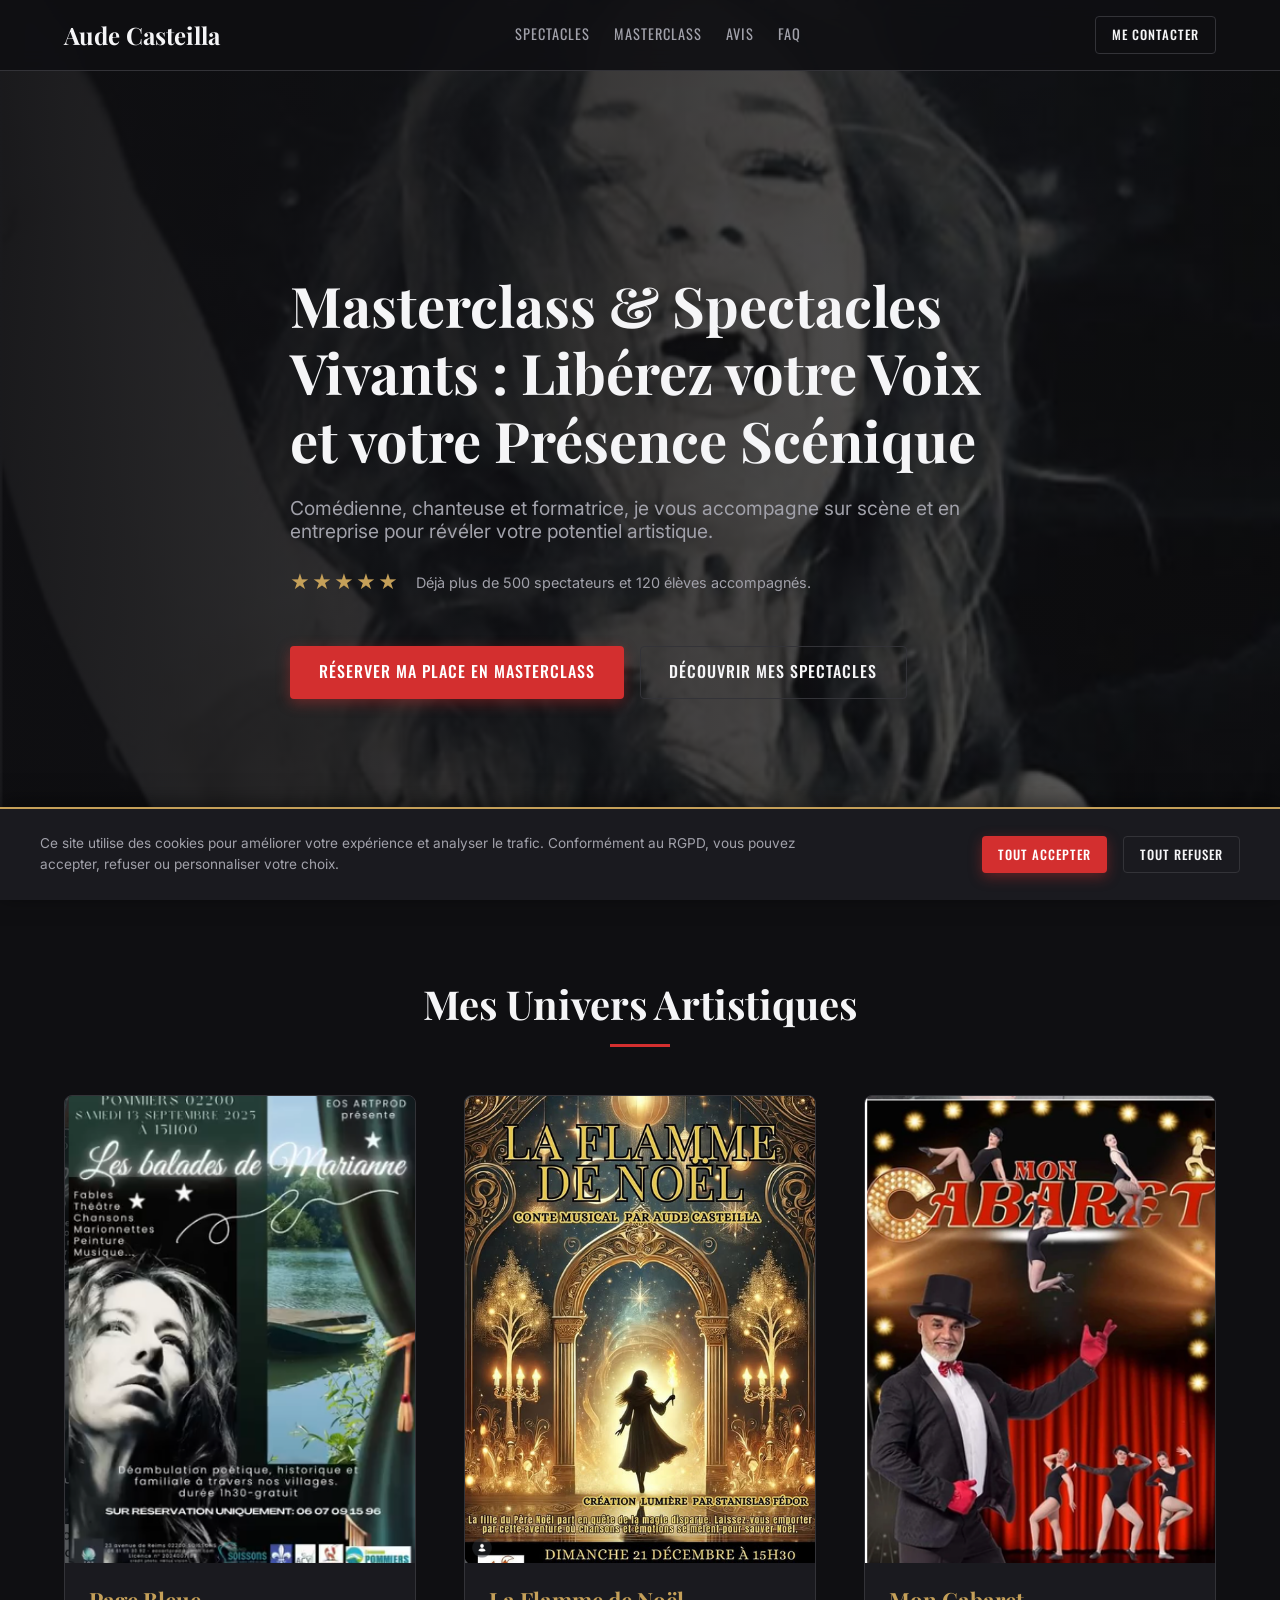
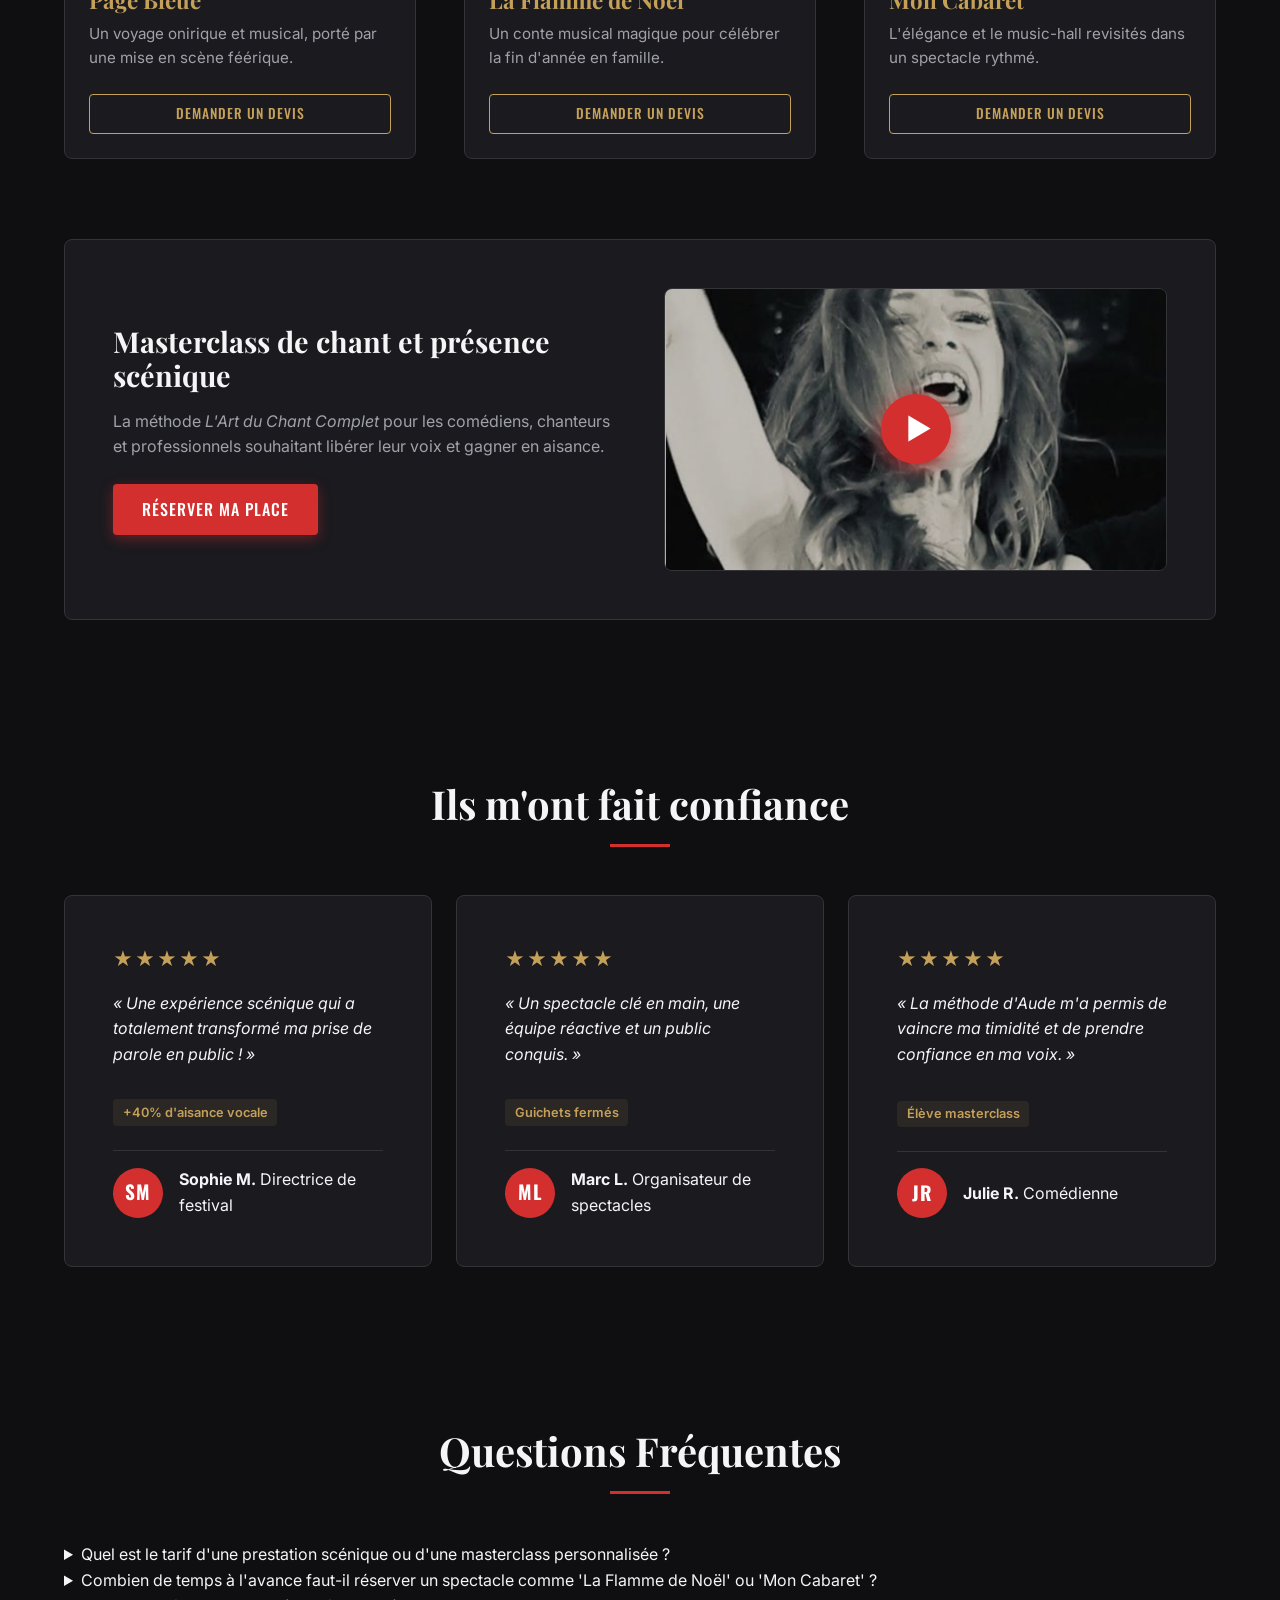
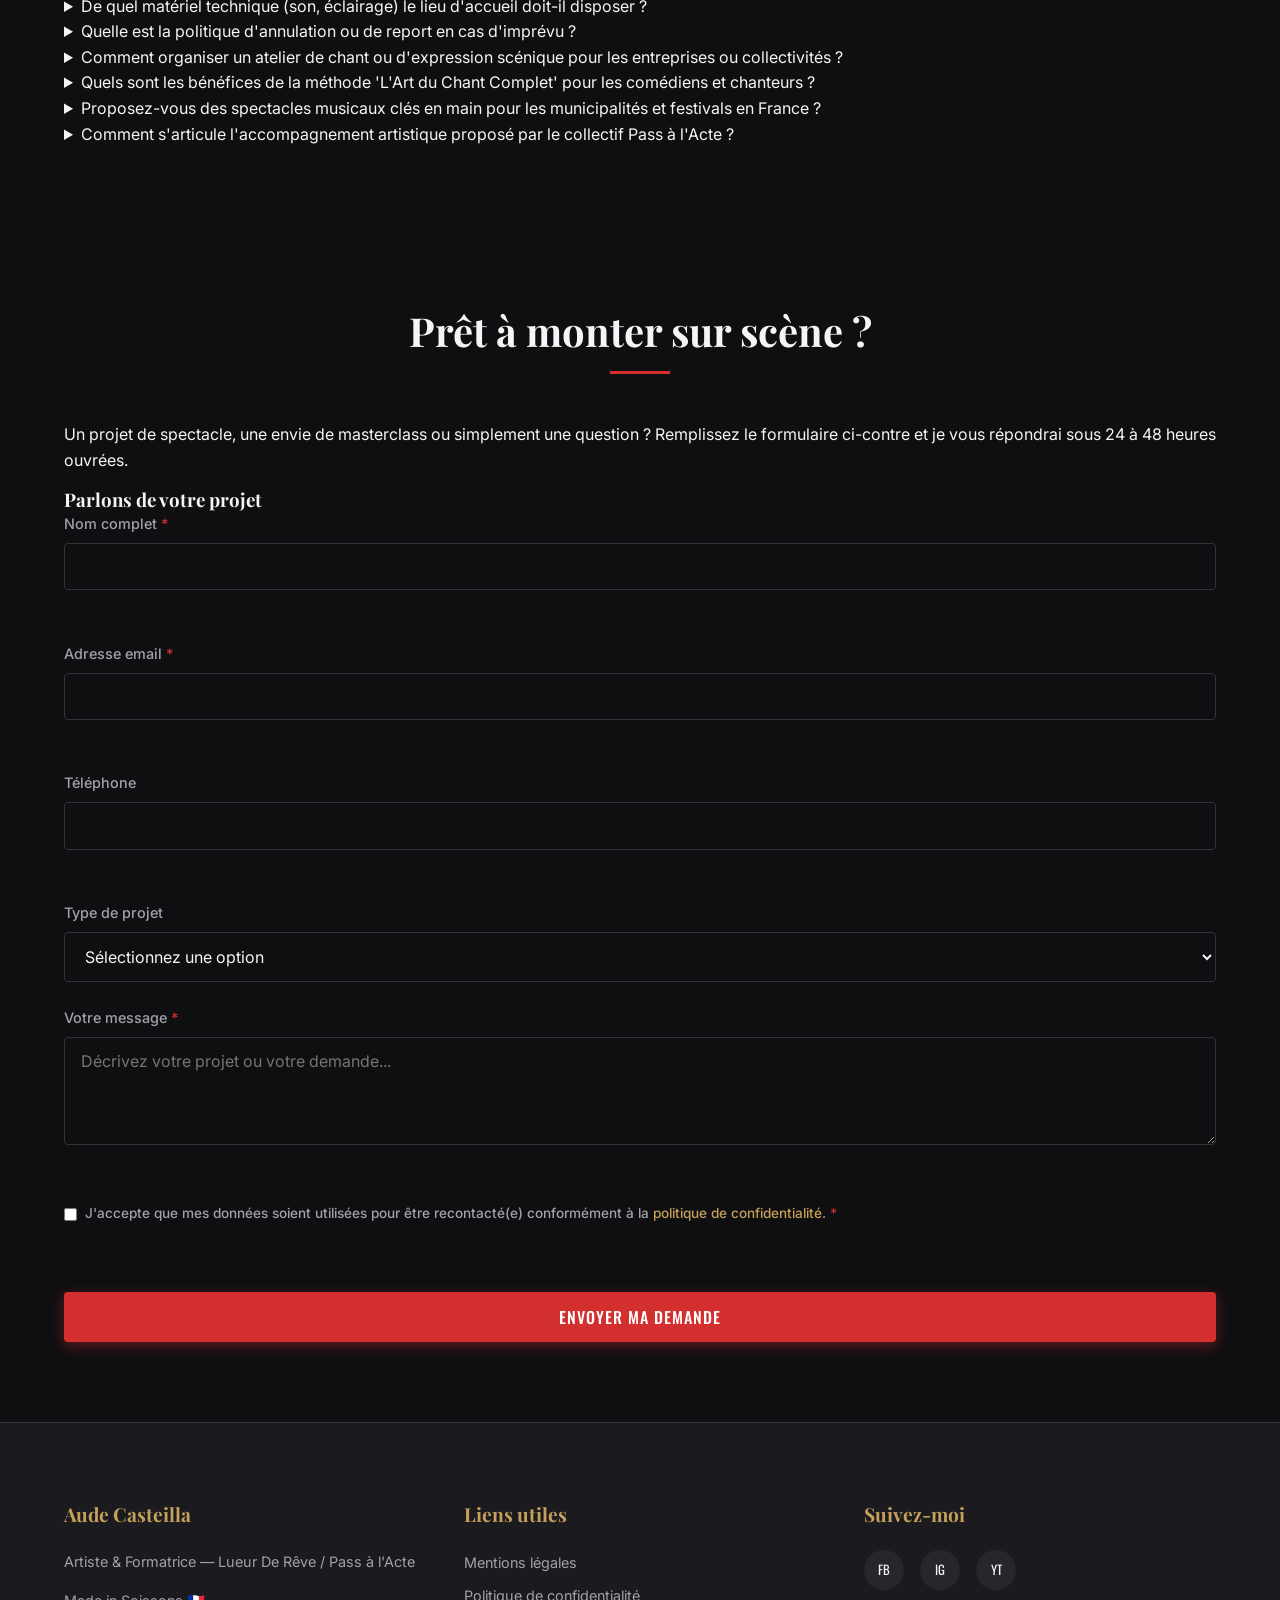
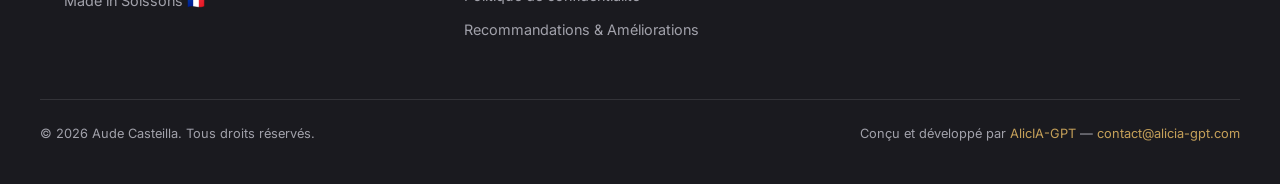
==== index.html @ 03f9b400 "first commit" ====
<!doctype html>
<html lang="fr">
  <head>
    <meta charset="UTF-8" />
    <meta name="viewport" content="width=device-width, initial-scale=1.0" />
    <title>Aude Casteilla | Masterclass & Spectacles Vivants à Soissons</title>
    <meta
      name="description"
      content="Découvrez les spectacles musicaux d'Aude Casteilla et réservez votre masterclass de chant et présence scénique. Révélez votre voix à Soissons et partout en France."
    />

    <!-- Polices Google Fonts -->
    <link rel="preconnect" href="https://fonts.googleapis.com" />
    <link rel="preconnect" href="https://fonts.gstatic.com" crossorigin />
    <link
      href="https://fonts.googleapis.com/css2?family=Inter:wght@400;500;600&family=Oswald:wght@500;700&family=Playfair+Display:ital,wght@0,600;0,700;1,600&display=swap"
      rel="stylesheet"
    />

    <!-- Styles -->
    <link rel="stylesheet" href="css/style.css" />
    <link rel="stylesheet" href="css/components.css" />
    <link rel="stylesheet" href="css/pages.css" />

    <!-- Favicon (à compléter) -->
    <link rel="icon" href="assets/images/favicon.ico" type="image/x-icon" />

    <!-- Données Structurées JSON-LD (SEO) -->
    <script type="application/ld+json">
      {
        "@context": "https://schema.org",
        "@type": "Person",
        "name": "Aude Casteilla",
        "jobTitle": "Comédienne, chanteuse, danseuse et formatrice",
        "url": "https://www.audecasteilla.com",
        "sameAs": [
          "https://facebook.com/audepagebleue/",
          "https://instagram.com/audecasteilla/",
          "https://youtube.com/@audecasteilla8926"
        ]
      }
    </script>
    <script type="application/ld+json">
      {
        "@context": "https://schema.org",
        "@type": "FAQPage",
        "mainEntity": [
          {
            "@type": "Question",
            "name": "Quel est le tarif d'une prestation scénique ou d'une masterclass personnalisée ?",
            "acceptedAnswer": {
              "@type": "Answer",
              "text": "Les tarifs varient selon la durée, le lieu et le type de prestation. Contactez-moi pour recevoir un devis personnalisé sous 24h."
            }
          },
          {
            "@type": "Question",
            "name": "Combien de temps à l'avance faut-il réserver un spectacle ?",
            "acceptedAnswer": {
              "@type": "Answer",
              "text": "Il est recommandé de réserver au moins 3 mois à l'avance pour garantir la disponibilité, surtout pour les périodes de fêtes."
            }
          }
        ]
      }
    </script>
  </head>
  <body>
    <!-- LIEN D'ÉVITEMENT POUR L'ACCESSIBILITÉ -->
    <a href="#main-content" class="skip-link">Aller au contenu principal</a>

    <!-- HEADER -->
    <header class="site-header">
      <div class="container header-container">
        <a href="#" class="logo" aria-label="Retour à l'accueil">
          <span class="logo-text">Aude Casteilla</span>
        </a>
        <nav class="main-nav" aria-label="Navigation principale">
          <ul>
            <li><a href="#spectacles">Spectacles</a></li>
            <li><a href="#masterclass">Masterclass</a></li>
            <li><a href="#avis">Avis</a></li>
            <li><a href="#faq">FAQ</a></li>
          </ul>
        </nav>
        <a href="#contact" class="btn btn-outline header-cta">Me contacter</a>
      </div>
    </header>

    <main id="main-content">
      <!-- SECTION HERO -->
      <section class="hero" id="accueil">
        <div class="hero-bg">
          <img
            src="assets/images/aude.png"
            alt="Aude Casteilla sur scène dans une robe rouge"
            fetchpriority="high"
          />
          <div class="hero-overlay"></div>
        </div>
        <div class="container hero-content">
          <h1>
            Masterclass & Spectacles Vivants : Libérez votre Voix et votre
            Présence Scénique
          </h1>
          <h2 class="hero-subtitle">
            Comédienne, chanteuse et formatrice, je vous accompagne sur scène et
            en entreprise pour révéler votre potentiel artistique.
          </h2>
          <div class="hero-proof">
            <span class="stars" aria-hidden="true">★★★★★</span>
            <span class="visually-hidden">Note de 5 étoiles sur 5</span>
            <p>Déjà plus de 500 spectateurs et 120 élèves accompagnés.</p>
          </div>
          <div class="hero-cta-group">
            <a href="#contact" class="btn btn-primary"
              >Réserver ma place en Masterclass</a
            >
            <a href="#spectacles" class="btn btn-ghost"
              >Découvrir mes spectacles</a
            >
          </div>
        </div>
      </section>

      <!-- SECTION SPECTACLES / OFFRES (Mise à jour avec visuels) -->
      <section class="offers section-padding" id="spectacles">
        <div class="container">
          <h2 class="section-title">Mes Univers Artistiques</h2>

          <div class="spectacle-showcase">
            <!-- Carte Spectacle 1 -->
            <article class="card offer-card showcase-card">
              <div class="showcase-img-wrapper">
                <img
                  src="assets/images/bleu.png"
                  alt="Affiche du spectacle Page Bleue"
                  loading="lazy"
                  width="400"
                  height="400"
                />
              </div>
              <div class="showcase-content">
                <h3>Page Bleue</h3>
                <p>
                  Un voyage onirique et musical, porté par une mise en scène
                  féérique.
                </p>
                <a href="#contact" class="btn btn-secondary btn-sm"
                  >Demander un devis</a
                >
              </div>
            </article>

            <!-- Carte Spectacle 2 -->
            <article class="card offer-card showcase-card">
              <div class="showcase-img-wrapper">
                <img
                  src="assets/images/noel.png"
                  alt="Affiche du spectacle La Flamme de Noël"
                  loading="lazy"
                  width="400"
                  height="400"
                />
              </div>
              <div class="showcase-content">
                <h3>La Flamme de Noël</h3>
                <p>
                  Un conte musical magique pour célébrer la fin d'année en
                  famille.
                </p>
                <a href="#contact" class="btn btn-secondary btn-sm"
                  >Demander un devis</a
                >
              </div>
            </article>

            <!-- Carte Spectacle 3 -->
            <article class="card offer-card showcase-card">
              <div class="showcase-img-wrapper">
                <img
                  src="assets/images/cabaret.png"
                  alt="Affiche du spectacle Mon Cabaret"
                  loading="lazy"
                  width="400"
                  height="400"
                />
              </div>
              <div class="showcase-content">
                <h3>Mon Cabaret</h3>
                <p>
                  L'élégance et le music-hall revisités dans un spectacle
                  rythmé.
                </p>
                <a href="#contact" class="btn btn-secondary btn-sm"
                  >Demander un devis</a
                >
              </div>
            </article>
          </div>

          <!-- Bloc Vidéo & Masterclass -->
          <div class="masterclass-video-block" id="masterclass">
            <div class="masterclass-text">
              <h3>Masterclass de chant et présence scénique</h3>
              <p>
                La méthode <em>L'Art du Chant Complet</em> pour les comédiens,
                chanteurs et professionnels souhaitant libérer leur voix et
                gagner en aisance.
              </p>
              <a href="#contact" class="btn btn-primary">Réserver ma place</a>
            </div>

            <div class="video-wrapper">
              <!-- Lien vers la vraie vidéo YouTube pour contourner l'erreur 153 -->
              <a
                href="https://www.youtube.com/watch?v=KJHK-2x-INE"
                target="_blank"
                rel="noopener"
                class="video-link"
                aria-label="Regarder la vidéo sur YouTube"
              >
                <!-- L'image d'illustration (mettez le nom de l'image que vous voulez) -->
                <img
                  src="assets/images/aude-video.png"
                  alt="Aperçu de la masterclass en vidéo"
                  loading="lazy"
                />
                <div class="play-button" aria-hidden="true">▶</div>
              </a>
            </div>
          </div>
        </div>
      </section>

      <!-- SECTION AVIS / PREUVE SOCIALE (Mise à jour avec avatars initiales) -->
      <section class="testimonials section-padding" id="avis">
        <div class="container">
          <h2 class="section-title">Ils m'ont fait confiance</h2>
          <div class="testimonial-grid">
            <!-- Carte 1 -->
            <article class="card testimonial-card">
              <div
                class="testimonial-rating stars"
                aria-label="Note : 5 étoiles sur 5"
              >
                ★★★★★
              </div>
              <blockquote>
                <p>
                  « Une expérience scénique qui a totalement transformé ma prise
                  de parole en public ! »
                </p>
              </blockquote>
              <div class="testimonial-result">+40% d'aisance vocale</div>
              <div class="testimonial-author">
                <div class="author-avatar" aria-hidden="true">SM</div>
                <div>
                  <strong>Sophie M.</strong>
                  <span>Directrice de festival</span>
                </div>
              </div>
            </article>
            <!-- Carte 2 -->
            <article class="card testimonial-card">
              <div
                class="testimonial-rating stars"
                aria-label="Note : 5 étoiles sur 5"
              >
                ★★★★★
              </div>
              <blockquote>
                <p>
                  « Un spectacle clé en main, une équipe réactive et un public
                  conquis. »
                </p>
              </blockquote>
              <div class="testimonial-result">Guichets fermés</div>
              <div class="testimonial-author">
                <div class="author-avatar" aria-hidden="true">ML</div>
                <div>
                  <strong>Marc L.</strong>
                  <span>Organisateur de spectacles</span>
                </div>
              </div>
            </article>
            <!-- Carte 3 -->
            <article class="card testimonial-card">
              <div
                class="testimonial-rating stars"
                aria-label="Note : 5 étoiles sur 5"
              >
                ★★★★★
              </div>
              <blockquote>
                <p>
                  « La méthode d'Aude m'a permis de vaincre ma timidité et de
                  prendre confiance en ma voix. »
                </p>
              </blockquote>
              <div class="testimonial-result">Élève masterclass</div>
              <div class="testimonial-author">
                <div class="author-avatar" aria-hidden="true">JR</div>
                <div>
                  <strong>Julie R.</strong>
                  <span>Comédienne</span>
                </div>
              </div>
            </article>
          </div>
        </div>
      </section>

      <!-- SECTION FAQ -->
      <section class="faq section-padding" id="faq">
        <div class="container">
          <h2 class="section-title">Questions Fréquentes</h2>
          <div class="faq-accordion">
            <details class="faq-item">
              <summary>
                Quel est le tarif d'une prestation scénique ou d'une masterclass
                personnalisée ?
              </summary>
              <div class="faq-content">
                <p>
                  Les tarifs varient selon la durée, le lieu et le type de
                  prestation (spectacle, masterclass, coaching). Contactez-moi
                  via le formulaire pour recevoir un devis personnalisé sous
                  24h.
                </p>
              </div>
            </details>
            <details class="faq-item">
              <summary>
                Combien de temps à l'avance faut-il réserver un spectacle comme
                'La Flamme de Noël' ou 'Mon Cabaret' ?
              </summary>
              <div class="faq-content">
                <p>
                  Il est recommandé de réserver au moins 3 mois à l'avance pour
                  garantir la disponibilité, surtout pour les périodes de fêtes
                  de fin d'année.
                </p>
              </div>
            </details>
            <details class="faq-item">
              <summary>
                De quel matériel technique (son, éclairage) le lieu d'accueil
                doit-il disposer ?
              </summary>
              <div class="faq-content">
                <p>
                  Nous nous adaptons à votre lieu. Un système de sonorisation de
                  base et un éclairage scénique sont généralement nécessaires.
                  Une fiche technique détaillée vous sera fournie après
                  validation du devis.
                </p>
              </div>
            </details>
            <details class="faq-item">
              <summary>
                Quelle est la politique d'annulation ou de report en cas
                d'imprévu ?
              </summary>
              <div class="faq-content">
                <p>
                  Les conditions d'annulation sont précisées dans le contrat de
                  prestation. En règle générale, un report est possible sans
                  frais jusqu'à 30 jours avant la date prévue.
                </p>
              </div>
            </details>
            <details class="faq-item">
              <summary>
                Comment organiser un atelier de chant ou d'expression scénique
                pour les entreprises ou collectivités ?
              </summary>
              <div class="faq-content">
                <p>
                  Contactez-moi pour définir ensemble vos besoins (cohésion
                  d'équipe, prise de parole, créativité). Je propose des formats
                  sur mesure, d'une demi-journée à plusieurs sessions.
                </p>
              </div>
            </details>
            <details class="faq-item">
              <summary>
                Quels sont les bénéfices de la méthode 'L'Art du Chant Complet'
                pour les comédiens et chanteurs ?
              </summary>
              <div class="faq-content">
                <p>
                  Cette méthode globale travaille la respiration, la posture, la
                  diction et l'interprétation. Elle permet de libérer la voix
                  naturelle et de gagner en présence scénique.
                </p>
              </div>
            </details>
            <details class="faq-item">
              <summary>
                Proposez-vous des spectacles musicaux clés en main pour les
                municipalités et festivals en France ?
              </summary>
              <div class="faq-content">
                <p>
                  Oui, les spectacles de la compagnie Lueur De Rêve sont conçus
                  pour être autonomes techniquement et s'adapter à différents
                  lieux (salles des fêtes, théâtres, plein air).
                </p>
              </div>
            </details>
            <details class="faq-item">
              <summary>
                Comment s'articule l'accompagnement artistique proposé par le
                collectif Pass à l'Acte ?
              </summary>
              <div class="faq-content">
                <p>
                  Le collectif réunit des artistes pluridisciplinaires pour des
                  créations et des ateliers. L'accompagnement peut prendre la
                  forme de résidences, de coachings ou de créations sur mesure.
                </p>
              </div>
            </details>
          </div>
        </div>
      </section>

      <!-- SECTION CONTACT -->
      <section class="contact section-padding" id="contact">
        <div class="container contact-container">
          <div class="contact-info">
            <h2 class="section-title">Prêt à monter sur scène ?</h2>
            <p>
              Un projet de spectacle, une envie de masterclass ou simplement une
              question ? Remplissez le formulaire ci-contre et je vous répondrai
              sous 24 à 48 heures ouvrées.
            </p>
          </div>

          <form id="contact-form" class="contact-form" novalidate>
            <h3>Parlons de votre projet</h3>

            <div class="form-group">
              <label for="name"
                >Nom complet <span class="required">*</span></label
              >
              <input
                type="text"
                id="name"
                name="name"
                autocomplete="name"
                required
                aria-required="true"
                aria-describedby="name-error"
              />
              <span
                class="error-message"
                id="name-error"
                aria-live="polite"
              ></span>
            </div>

            <div class="form-group">
              <label for="email"
                >Adresse email <span class="required">*</span></label
              >
              <input
                type="email"
                id="email"
                name="email"
                autocomplete="email"
                required
                aria-required="true"
                aria-describedby="email-error"
              />
              <span
                class="error-message"
                id="email-error"
                aria-live="polite"
              ></span>
            </div>

            <div class="form-group">
              <label for="phone">Téléphone</label>
              <input
                type="tel"
                id="phone"
                name="phone"
                autocomplete="tel"
                aria-describedby="phone-error"
              />
              <span
                class="error-message"
                id="phone-error"
                aria-live="polite"
              ></span>
            </div>

            <div class="form-group">
              <label for="project-type">Type de projet</label>
              <select id="project-type" name="project-type">
                <option value="">Sélectionnez une option</option>
                <option value="spectacle">Spectacle</option>
                <option value="masterclass">Masterclass</option>
                <option value="coaching">Coaching</option>
                <option value="autre">Autre</option>
              </select>
            </div>

            <div class="form-group">
              <label for="message"
                >Votre message <span class="required">*</span></label
              >
              <textarea
                id="message"
                name="message"
                rows="4"
                placeholder="Décrivez votre projet ou votre demande..."
                required
                aria-required="true"
                aria-describedby="message-error"
              ></textarea>
              <span
                class="error-message"
                id="message-error"
                aria-live="polite"
              ></span>
            </div>

            <div class="form-group checkbox-group">
              <input
                type="checkbox"
                id="rgpd"
                name="rgpd"
                required
                aria-required="true"
                aria-describedby="rgpd-error"
              />
              <label for="rgpd"
                >J'accepte que mes données soient utilisées pour être
                recontacté(e) conformément à la
                <a href="politique-confidentialite.html" target="_blank"
                  >politique de confidentialité</a
                >. <span class="required">*</span></label
              >
              <span
                class="error-message"
                id="rgpd-error"
                aria-live="polite"
              ></span>
            </div>

            <!-- Champ anti-spam honeypot (invisible pour les humains) -->
            <div class="honeypot" aria-hidden="true">
              <label for="website">Ne pas remplir ce champ</label>
              <input
                type="text"
                id="website"
                name="website"
                tabindex="-1"
                autocomplete="off"
              />
            </div>

            <button
              type="submit"
              class="btn btn-primary btn-block"
              id="submit-btn"
            >
              <span class="btn-text">Envoyer ma demande</span>
              <span class="spinner hidden" aria-hidden="true"></span>
            </button>

            <div
              id="form-feedback"
              class="form-feedback hidden"
              role="status"
              aria-live="polite"
            ></div>
          </form>
        </div>
      </section>
    </main>

    <!-- FOOTER -->
    <footer class="site-footer">
      <div class="container footer-content">
        <div class="footer-brand">
          <h3>Aude Casteilla</h3>
          <p>Artiste & Formatrice — Lueur De Rêve / Pass à l'Acte</p>
          <p>Made in Soissons 🇫🇷</p>
        </div>
        <div class="footer-links">
          <h3>Liens utiles</h3>
          <ul>
            <li><a href="mentions-legales.html">Mentions légales</a></li>
            <li>
              <a href="politique-confidentialite.html"
                >Politique de confidentialité</a
              >
            </li>
            <li>
              <a href="recommandations.html">Recommandations & Améliorations</a>
            </li>
          </ul>
        </div>
        <div class="footer-social">
          <h3>Suivez-moi</h3>
          <div class="social-icons">
            <a
              href="https://facebook.com/audepagebleue/"
              aria-label="Facebook"
              target="_blank"
              rel="noopener"
              >FB</a
            >
            <a
              href="https://instagram.com/audecasteilla/"
              aria-label="Instagram"
              target="_blank"
              rel="noopener"
              >IG</a
            >
            <a
              href="https://youtube.com/@audecasteilla8926"
              aria-label="YouTube"
              target="_blank"
              rel="noopener"
              >YT</a
            >
          </div>
        </div>
      </div>
      <div class="footer-bottom container">
        <p>© 2026 Aude Casteilla. Tous droits réservés.</p>
        <p>
          Conçu et développé par
          <a href="https://www.alicia-gpt.com/" target="_blank" rel="noopener"
            >AlicIA-GPT</a
          >
          — <a href="mailto:contact@alicia-gpt.com">contact@alicia-gpt.com</a>
        </p>
      </div>
    </footer>

    <!-- BANNIÈRE COOKIES -->
    <div
      id="cookie-banner"
      class="cookie-banner hidden"
      role="dialog"
      aria-live="polite"
      aria-label="Gestion des cookies"
    >
      <div class="cookie-content">
        <p>
          Ce site utilise des cookies pour améliorer votre expérience et
          analyser le trafic. Conformément au RGPD, vous pouvez accepter,
          refuser ou personnaliser votre choix.
        </p>
        <div class="cookie-actions">
          <button id="accept-cookies" class="btn btn-primary btn-sm">
            Tout accepter
          </button>
          <button id="reject-cookies" class="btn btn-outline btn-sm">
            Tout refuser
          </button>
        </div>
      </div>
    </div>

    <!-- SCRIPTS -->
    <script src="js/main.js"></script>
    <script src="js/form-validation.js"></script>
    <script src="js/cookie-consent.js"></script>
  </body>
</html>
---- css/style.css ----
/* ==========================================================================
   RESET & VARIABLES GLOBALES
   ========================================================================== */
   *, *::before, *::after {
    box-sizing: border-box;
    margin: 0;
    padding: 0;
}

:root {
    /* Couleurs */
    --color-bg: #0F0F12;
    --color-surface: #1A1A1F;
    --color-surface-light: #26262B;
    --color-primary: #D32F2F;
    --color-primary-hover: #B71C1C;
    --color-secondary: #1A237E;
    --color-accent: #C5A059;
    --color-text-main: #F5F5F7;
    --color-text-muted: #A1A1AA;
    --color-border: #333338;
    --color-error: #EF4444;
    --color-success: #10B981;

    /* Typographie */
    --font-heading: 'Playfair Display', serif;
    --font-body: 'Inter', sans-serif;
    --font-ui: 'Oswald', sans-serif;

    /* Espacements */
    --space-xs: 0.5rem;
    --space-sm: 1rem;
    --space-md: 1.5rem;
    --space-lg: 3rem;
    --space-xl: 5rem;
    --space-xxl: 8rem;

    /* Layout */
    --container-width: 1200px;
    --radius-sm: 4px;
    --radius-md: 8px;
    --radius-lg: 16px;

    /* Ombres & Transitions */
    --shadow-sm: 0 2px 4px rgba(0,0,0,0.3);
    --shadow-md: 0 8px 24px rgba(0,0,0,0.4);
    --shadow-cta: 0 4px 14px rgba(211, 47, 47, 0.4);
    --transition-base: 0.2s ease-in-out;
    --transition-slow: 0.4s ease-in-out;
}

/* ==========================================================================
   BASE & TYPOGRAPHIE
   ========================================================================== */
html {
    scroll-behavior: smooth;
}

body {
    font-family: var(--font-body);
    background-color: var(--color-bg);
    color: var(--color-text-main);
    line-height: 1.6;
    -webkit-font-smoothing: antialiased;
}

h1, h2, h3, h4 {
    font-family: var(--font-heading);
    line-height: 1.2;
    font-weight: 700;
    color: var(--color-text-main);
}

p {
    margin-bottom: var(--space-sm);
}

a {
    color: var(--color-accent);
    text-decoration: none;
    transition: color var(--transition-base);
}

a:hover {
    color: var(--color-text-main);
}

img {
    max-width: 100%;
    height: auto;
    display: block;
}

/* ==========================================================================
   CLASSES UTILITAIRES
   ========================================================================== */
.container {
    width: 100%;
    max-width: var(--container-width);
    margin: 0 auto;
    padding: 0 var(--space-md);
}

.section-padding {
    padding: var(--space-xl) 0;
}

.section-title {
    font-size: clamp(2rem, 4vw, 2.5rem);
    text-align: center;
    margin-bottom: var(--space-lg);
    color: var(--color-text-main);
}

.section-title::after {
    content: '';
    display: block;
    width: 60px;
    height: 3px;
    background-color: var(--color-primary);
    margin: var(--space-sm) auto 0;
}

.visually-hidden {
    position: absolute;
    width: 1px;
    height: 1px;
    padding: 0;
    margin: -1px;
    overflow: hidden;
    clip: rect(0, 0, 0, 0);
    white-space: nowrap;
    border: 0;
}

.hidden {
    display: none !important;
}

/* Lien d'évitement pour l'accessibilité */
.skip-link {
    position: absolute;
    top: -100px;
    left: 0;
    background: var(--color-primary);
    color: white;
    padding: var(--space-sm);
    z-index: 1000;
    transition: top var(--transition-base);
}
.skip-link:focus {
    top: 0;
}

/* Focus visible accessible */
:focus-visible {
    outline: 3px solid var(--color-accent);
    outline-offset: 2px;
}

/* ==========================================================================
   GRILLES RESPONSIVES
   ========================================================================== */
.grid-2-cols {
    display: grid;
    gap: var(--space-lg);
    grid-template-columns: 1fr;
}

@media (min-width: 768px) {
    .grid-2-cols {
        grid-template-columns: repeat(2, 1fr);
    }
}

/* ==========================================================================
   HEADER
   ========================================================================== */
.site-header {
    position: fixed;
    top: 0;
    left: 0;
    width: 100%;
    z-index: 100;
    background-color: rgba(15, 15, 18, 0.9);
    backdrop-filter: blur(10px);
    border-bottom: 1px solid var(--color-border);
}

.header-container {
    display: flex;
    justify-content: space-between;
    align-items: center;
    height: 70px;
}

.logo-text {
    font-family: var(--font-heading);
    font-size: 1.5rem;
    color: var(--color-text-main);
    font-weight: 700;
}

.main-nav ul {
    display: none; /* Masqué sur mobile */
    list-style: none;
    gap: var(--space-md);
}

@media (min-width: 768px) {
    .main-nav ul {
        display: flex;
    }
}

.main-nav a {
    color: var(--color-text-muted);
    font-family: var(--font-ui);
    text-transform: uppercase;
    letter-spacing: 1px;
    font-size: 0.9rem;
}

.main-nav a:hover {
    color: var(--color-text-main);
}

.header-cta {
    display: none;
}

@media (min-width: 768px) {
    .header-cta {
        display: inline-block;
    }
}

/* ==========================================================================
   HERO SECTION
   ========================================================================== */
.hero {
    position: relative;
    min-height: 100vh;
    display: flex;
    align-items: center;
    padding-top: 70px; /* Compense le header fixe */
}

.hero-bg {
    position: absolute;
    top: 0;
    left: 0;
    width: 100%;
    height: 100%;
    z-index: -1;
}

.hero-bg img {
    width: 100%;
    height: 100%;
    object-fit: cover;
}

.hero-overlay {
    position: absolute;
    top: 0;
    left: 0;
    width: 100%;
    height: 100%;
    background: linear-gradient(to right, rgba(15, 15, 18, 0.95) 0%, rgba(15, 15, 18, 0.6) 100%);
}

.hero-content {
    max-width: 700px;
    padding: var(--space-lg) 0;
}

.hero h1 {
    font-size: clamp(2.2rem, 5vw, 3.5rem);
    margin-bottom: var(--space-md);
}

.hero-subtitle {
    font-family: var(--font-body);
    font-size: 1.2rem;
    color: var(--color-text-muted);
    font-weight: 400;
    margin-bottom: var(--space-md);
}

.hero-proof {
    display: flex;
    align-items: center;
    gap: var(--space-sm);
    margin-bottom: var(--space-lg);
}

.stars {
    color: var(--color-accent);
    font-size: 1.2rem;
    letter-spacing: 2px;
}

.hero-proof p {
    margin-bottom: 0;
    font-size: 0.9rem;
    color: var(--color-text-muted);
}

.hero-cta-group {
    display: flex;
    flex-direction: column;
    gap: var(--space-sm);
}

@media (min-width: 600px) {
    .hero-cta-group {
        flex-direction: row;
    }
}

/* ==========================================================================
   FOOTER
   ========================================================================== */
.site-footer {
    background-color: var(--color-surface);
    border-top: 1px solid var(--color-border);
    padding-top: var(--space-xl);
}

.footer-content {
    display: grid;
    grid-template-columns: 1fr;
    gap: var(--space-lg);
    padding-bottom: var(--space-lg);
}

@media (min-width: 768px) {
    .footer-content {
        grid-template-columns: repeat(3, 1fr);
    }
}

.footer-brand h3, .footer-links h3, .footer-social h3 {
    font-size: 1.2rem;
    margin-bottom: var(--space-md);
    color: var(--color-accent);
}

.footer-brand p {
    color: var(--color-text-muted);
    font-size: 0.9rem;
}

.footer-links ul {
    list-style: none;
}

.footer-links li {
    margin-bottom: var(--space-xs);
}

.footer-links a {
    color: var(--color-text-muted);
    font-size: 0.9rem;
}

.social-icons {
    display: flex;
    gap: var(--space-sm);
}

.social-icons a {
    display: inline-flex;
    justify-content: center;
    align-items: center;
    width: 40px;
    height: 40px;
    border-radius: 50%;
    background-color: var(--color-surface-light);
    color: var(--color-text-main);
    font-family: var(--font-ui);
    font-size: 0.8rem;
    transition: background-color var(--transition-base);
}

.social-icons a:hover {
    background-color: var(--color-primary);
}

.footer-bottom {
    border-top: 1px solid var(--color-border);
    padding: var(--space-md) 0;
    display: flex;
    flex-direction: column;
    gap: var(--space-xs);
    text-align: center;
    font-size: 0.8rem;
    color: var(--color-text-muted);
}

@media (min-width: 768px) {
    .footer-bottom {
        flex-direction: row;
        justify-content: space-between;
    }
}

/* ==========================================================================
   ACCESSIBILITÉ (MOUVEMENT RÉDUIT)
   ========================================================================== */
@media (prefers-reduced-motion: reduce) {
    *, *::before, *::after {
        animation-duration: 0.01ms !important;
        animation-iteration-count: 1 !important;
        transition-duration: 0.01ms !important;
        scroll-behavior: auto !important;
    }
}
---- css/components.css ----
/* ==========================================================================
   BOUTONS
   ========================================================================== */
.btn {
  display: inline-flex;
  align-items: center;
  justify-content: center;
  padding: 0.8rem 1.8rem;
  font-family: var(--font-ui);
  font-size: 1rem;
  font-weight: 500;
  text-transform: uppercase;
  letter-spacing: 1px;
  border: none;
  border-radius: var(--radius-sm);
  cursor: pointer;
  transition: all var(--transition-base);
  text-align: center;
}

.btn-primary {
  background-color: var(--color-primary);
  color: #fff;
  box-shadow: var(--shadow-cta);
}

.btn-primary:hover {
  background-color: var(--color-primary-hover);
  color: #fff;
  transform: translateY(-2px);
}

.btn-primary:active {
  transform: scale(0.98) translateY(0);
}

.btn-secondary {
  background-color: transparent;
  color: var(--color-accent);
  border: 1px solid var(--color-accent);
}

.btn-secondary:hover {
  background-color: var(--color-accent);
  color: var(--color-bg);
}

.btn-ghost {
  background-color: transparent;
  color: var(--color-text-main);
  border: 1px solid var(--color-border);
}

.btn-ghost:hover {
  background-color: var(--color-surface-light);
  border-color: var(--color-text-muted);
}

.btn-outline {
  background: transparent;
  color: var(--color-text-main);
  border: 1px solid var(--color-border);
  padding: 0.5rem 1rem;
  font-size: 0.8rem;
}

.btn-outline:hover {
  border-color: var(--color-primary);
  color: var(--color-primary);
}

.btn-block {
  width: 100%;
}

.btn-sm {
  padding: 0.5rem 1rem;
  font-size: 0.85rem;
}

/* ==========================================================================
   CARTES (OFFRES & TÉMOIGNAGES)
   ========================================================================== */
.card {
  background-color: var(--color-surface);
  border: 1px solid var(--color-border);
  border-radius: var(--radius-md);
  padding: var(--space-lg);
  transition:
    transform var(--transition-base),
    box-shadow var(--transition-base);
}

.card:hover {
  transform: translateY(-4px);
  box-shadow: var(--shadow-md);
  border-color: var(--color-accent);
}

.offer-card h3 {
  font-size: 1.5rem;
  margin-bottom: var(--space-sm);
  color: var(--color-accent);
}

.offer-card p {
  color: var(--color-text-muted);
  margin-bottom: var(--space-md);
}

/* ==========================================================================
   TÉMOIGNAGES
   ========================================================================== */
.testimonial-grid {
  display: grid;
  grid-template-columns: 1fr;
  gap: var(--space-md);
}

@media (min-width: 768px) {
  .testimonial-grid {
    grid-template-columns: repeat(3, 1fr);
  }
}

.testimonial-card {
  display: flex;
  flex-direction: column;
}

.testimonial-rating {
  margin-bottom: var(--space-sm);
}

.testimonial-card blockquote {
  font-style: italic;
  color: var(--color-text-main);
  margin-bottom: var(--space-sm);
  flex-grow: 1;
}

.testimonial-result {
  display: inline-block;
  background-color: rgba(197, 160, 89, 0.1);
  color: var(--color-accent);
  padding: 0.2rem 0.6rem;
  border-radius: var(--radius-sm);
  font-size: 0.8rem;
  font-weight: 600;
  margin-bottom: var(--space-md);
  align-self: flex-start;
}

/* Correction de l'accolade manquante ici */
.testimonial-author {
  display: flex;
  align-items: center;
  gap: var(--space-sm);
  border-top: 1px solid var(--color-border);
  padding-top: var(--space-sm);
}

.author-avatar {
  width: 50px;
  height: 50px;
  min-width: 50px;
  border-radius: 50%;
  background-color: var(--color-primary);
  color: white;
  display: flex;
  justify-content: center;
  align-items: center;
  font-family: var(--font-ui);
  font-weight: 700;
  font-size: 1.2rem;
  letter-spacing: 1px;
}

/* ==========================================================================
   SPECTACLES SHOWCASE (Grille 3 colonnes)
   ========================================================================== */
.spectacle-showcase {
  display: grid;
  grid-template-columns: 1fr;
  gap: var(--space-lg);
  margin-bottom: var(--space-xl);
}

/* Sur PC, on passe à 3 colonnes */
@media (min-width: 768px) {
  .spectacle-showcase {
    grid-template-columns: repeat(3, 1fr);
  }
}

.showcase-card {
  padding: 0;
  overflow: hidden;
  display: flex;
  flex-direction: column;
  height: 100%; /* Force les cartes à avoir la même hauteur */
}

.showcase-img-wrapper {
  position: relative;
  width: 100%;
  /* On force un ratio pour que les 3 images aient la même hauteur */
  aspect-ratio: 3 / 4;
  overflow: hidden;
}

.showcase-img-wrapper img {
  width: 100%;
  height: 100%;
  object-fit: cover; /* L'image remplit la case sans se déformer */
  transition: transform 0.3s ease;
}

.showcase-card:hover .showcase-img-wrapper img {
  transform: scale(1.05); /* Petit zoom au survol */
}

.showcase-content {
  padding: var(--space-md);
  display: flex;
  flex-direction: column;
  flex-grow: 1;
}

.showcase-content h3 {
  margin-bottom: var(--space-xs);
  color: var(--color-accent);
  font-size: 1.4rem;
}

.showcase-content p {
  font-size: 0.95rem;
  color: var(--color-text-muted);
  margin-bottom: var(--space-md);
  flex-grow: 1;
}

/* ==========================================================================
   BLOC MASTERCLASS & VIDÉO (Version Propre)
   ========================================================================== */
.masterclass-video-block {
  display: grid;
  grid-template-columns: 1fr;
  gap: var(--space-lg);
  align-items: center;
  background-color: var(--color-surface);
  border: 1px solid var(--color-border);
  border-radius: var(--radius-md);
  padding: var(--space-lg);
}

@media (min-width: 768px) {
  .masterclass-video-block {
    grid-template-columns: 1fr 1fr;
  }
}

.masterclass-text h3 {
  font-size: 1.8rem;
  margin-bottom: var(--space-sm);
  color: var(--color-text-main);
}

.masterclass-text p {
  color: var(--color-text-muted);
  margin-bottom: var(--space-md);
}

.video-wrapper {
  position: relative;
  border-radius: var(--radius-md);
  overflow: hidden;
  aspect-ratio: 16 / 9;
  background-color: var(--color-bg);
  border: 1px solid var(--color-border);
}

.video-link {
  display: block;
  width: 100%;
  height: 100%;
  position: relative;
}

.video-link img {
  width: 100%;
  height: 100%;
  object-fit: cover;
  opacity: 0.8;
  transition: opacity 0.3s ease;
}

.video-link:hover img {
  opacity: 1;
}

.play-button {
  position: absolute;
  top: 50%;
  left: 50%;
  transform: translate(-50%, -50%);
  width: 70px;
  height: 70px;
  background-color: var(--color-primary);
  color: white;
  border-radius: 50%;
  display: flex;
  justify-content: center;
  align-items: center;
  font-size: 1.8rem;
  padding-left: 6px; /* Centre visuellement le triangle */
  box-shadow: 0 4px 20px rgba(211, 47, 47, 0.7);
  transition:
    transform 0.3s ease,
    background-color 0.3s ease;
}

.video-link:hover .play-button {
  transform: translate(-50%, -50%) scale(1.1);
  background-color: var(--color-primary-hover);
}

/* ==========================================================================
   ÉTATS DU FORMULAIRE (Erreurs, Succès, Spinner)
   ========================================================================== */
.form-group {
  margin-bottom: var(--space-md);
  position: relative;
}

.form-group label {
  display: block;
  margin-bottom: var(--space-xs);
  font-size: 0.9rem;
  color: var(--color-text-muted);
  font-weight: 500;
}

.required {
  color: var(--color-primary);
}

.form-group input,
.form-group select,
.form-group textarea {
  width: 100%;
  padding: 0.8rem 1rem;
  background-color: var(--color-bg);
  border: 1px solid var(--color-border);
  border-radius: var(--radius-sm);
  color: var(--color-text-main);
  font-family: var(--font-body);
  font-size: 1rem;
  transition:
    border-color var(--transition-base),
    box-shadow var(--transition-base);
}

.form-group input:focus,
.form-group select:focus,
.form-group textarea:focus {
  outline: none;
  border-color: var(--color-accent);
  box-shadow: 0 0 0 3px rgba(197, 160, 89, 0.2);
}

/* État invalide */
.form-group input.is-invalid,
.form-group textarea.is-invalid {
  border-color: var(--color-error);
  background-color: rgba(239, 68, 68, 0.05);
}

/* Message d'erreur */
.error-message {
  display: block;
  color: var(--color-error);
  font-size: 0.8rem;
  margin-top: var(--space-xs);
  min-height: 1.2rem; /* Évite le saut de layout */
  opacity: 0;
  transition: opacity var(--transition-base);
}

.error-message.visible {
  opacity: 1;
}

/* Checkbox RGPD */
.checkbox-group {
  display: flex;
  flex-wrap: wrap;
  align-items: flex-start;
  gap: var(--space-xs);
}

.checkbox-group input[type="checkbox"] {
  width: auto;
  margin-top: 0.3rem;
}

.checkbox-group label {
  flex: 1;
  font-size: 0.85rem;
  color: var(--color-text-muted);
}

.checkbox-group .error-message {
  flex-basis: 100%;
  margin-left: 0;
}

/* Honeypot (invisible) */
.honeypot {
  position: absolute;
  left: -9999px;
  opacity: 0;
  height: 0;
  width: 0;
  overflow: hidden;
}

/* Spinner */
.spinner {
  display: inline-block;
  width: 16px;
  height: 16px;
  border: 2px solid rgba(255, 255, 255, 0.3);
  border-radius: 50%;
  border-top-color: #fff;
  animation: spin 0.8s linear infinite;
  margin-left: var(--space-xs);
}

@keyframes spin {
  to {
    transform: rotate(360deg);
  }
}

/* Feedback global */
.form-feedback {
  padding: var(--space-sm);
  border-radius: var(--radius-sm);
  margin-top: var(--space-md);
  font-size: 0.9rem;
  text-align: center;
  opacity: 0;
  transition: opacity var(--transition-slow);
}

.form-feedback.visible {
  opacity: 1;
}

.form-feedback.success {
  background-color: rgba(16, 185, 129, 0.1);
  color: var(--color-success);
  border: 1px solid var(--color-success);
}

.form-feedback.error {
  background-color: rgba(239, 68, 68, 0.1);
  color: var(--color-error);
  border: 1px solid var(--color-error);
}

/* ==========================================================================
   BANNIÈRE COOKIES
   ========================================================================== */
.cookie-banner {
  position: fixed;
  bottom: 0;
  left: 0;
  width: 100%;
  z-index: 1000;
  background-color: var(--color-surface);
  border-top: 2px solid var(--color-accent);
  padding: var(--space-md);
  box-shadow: 0 -4px 20px rgba(0, 0, 0, 0.5);
  animation: slideUp 0.4s ease-out;
}

@keyframes slideUp {
  from {
    transform: translateY(100%);
  }
  to {
    transform: translateY(0);
  }
}

.cookie-content {
  max-width: var(--container-width);
  margin: 0 auto;
  display: flex;
  flex-direction: column;
  gap: var(--space-sm);
  align-items: center;
  text-align: center;
}

@media (min-width: 768px) {
  .cookie-content {
    flex-direction: row;
    justify-content: space-between;
    text-align: left;
  }
}

.cookie-content p {
  font-size: 0.85rem;
  color: var(--color-text-muted);
  margin-bottom: 0;
  max-width: 800px;
}

.cookie-actions {
  display: flex;
  gap: var(--space-sm);
  flex-shrink: 0;
}

.cookie-actions .btn {
  padding: 0.5rem 1rem;
  font-size: 0.8rem;
}
---- css/pages.css ----
/* ==========================================================================
   PAGE RECOMMANDATIONS
   ========================================================================== */
.page-content {
  padding-top: 70px; /* Compense le header fixe */
}

.page-hero {
  background-color: var(--color-surface);
  padding: var(--space-xl) 0;
  border-bottom: 1px solid var(--color-border);
}

.page-hero .breadcrumb {
  font-size: 0.85rem;
  color: var(--color-text-muted);
  margin-bottom: var(--space-sm);
}

.page-hero h1 {
  font-size: clamp(2rem, 5vw, 3rem);
  margin-bottom: var(--space-sm);
}

.page-hero .lead {
  font-size: 1.1rem;
  color: var(--color-text-muted);
  max-width: 700px;
}

.recommendations-section {
  padding: var(--space-xl) var(--space-md);
}

.recommendation-group {
  margin-bottom: var(--space-xl);
}

.group-header {
  margin-bottom: var(--space-lg);
  border-left: 4px solid var(--color-primary);
  padding-left: var(--space-md);
}

.group-header h2 {
  font-size: 1.8rem;
  margin-bottom: var(--space-xs);
}

.group-header h2 span {
  font-size: 1rem;
  color: var(--color-text-muted);
  font-family: var(--font-body);
  font-weight: 400;
}

.group-header p {
  color: var(--color-text-muted);
}

.recommendation-grid {
  display: grid;
  grid-template-columns: 1fr;
  gap: var(--space-md);
}

@media (min-width: 768px) {
  .recommendation-grid {
    grid-template-columns: repeat(2, 1fr);
  }
}

@media (min-width: 1024px) {
  .recommendation-grid {
    grid-template-columns: repeat(3, 1fr);
  }
}

.rec-card {
  display: flex;
  flex-direction: column;
}

.rec-card h3 {
  font-size: 1.2rem;
  margin-bottom: var(--space-sm);
  color: var(--color-text-main);
}

.rec-card p {
  color: var(--color-text-muted);
  font-size: 0.95rem;
  flex-grow: 1;
  margin-bottom: var(--space-md);
}

.tag {
  display: inline-block;
  background-color: rgba(197, 160, 89, 0.1);
  color: var(--color-accent);
  padding: 0.2rem 0.6rem;
  border-radius: var(--radius-sm);
  font-size: 0.75rem;
  font-weight: 600;
  text-transform: uppercase;
  letter-spacing: 1px;
  align-self: flex-start;
}

.page-cta {
  text-align: center;
  padding: var(--space-xl) var(--space-md);
  background-color: var(--color-surface-light);
  border-radius: var(--radius-md);
  margin-bottom: var(--space-xl);
}

.page-cta h2 {
  margin-bottom: var(--space-sm);
}

.page-cta p {
  color: var(--color-text-muted);
  margin-bottom: var(--space-md);
}

/* ==========================================================================
   STICKY CTA MOBILE
   ========================================================================== */
.sticky-cta {
  position: fixed;
  bottom: 0;
  left: 0;
  width: 100%;
  z-index: 90;
  padding: 1rem;
  border-radius: 0;
  transform: translateY(100%);
  transition: transform 0.3s ease-in-out;
  display: none;
}

.sticky-cta-visible {
  transform: translateY(0);
  display: flex;
}

@media (min-width: 768px) {
  .sticky-cta {
    display: none !important;
  }
}

/* ==========================================================================
   CARROUSEL TÉMOIGNAGES MOBILE
   ========================================================================== */
@media (max-width: 767px) {
  .testimonial-carousel {
    display: flex;
    overflow-x: auto;
    scroll-snap-type: x mandatory;
    gap: var(--space-md);
    padding-bottom: var(--space-sm);
    -webkit-overflow-scrolling: touch;
    scrollbar-width: none; /* Firefox */
  }

  .testimonial-carousel::-webkit-scrollbar {
    display: none; /* Chrome/Safari */
  }

  .testimonial-carousel .testimonial-card {
    min-width: 85%;
    scroll-snap-align: center;
  }
}

.carousel-nav {
  display: flex;
  justify-content: center;
  gap: var(--space-sm);
  margin-top: var(--space-md);
}

@media (min-width: 768px) {
  .carousel-nav {
    display: none;
  }
}

.carousel-btn {
  background-color: var(--color-surface-light);
  color: var(--color-text-main);
  border: 1px solid var(--color-border);
  width: 40px;
  height: 40px;
  border-radius: 50%;
  cursor: pointer;
  font-size: 1.2rem;
  display: flex;
  align-items: center;
  justify-content: center;
  transition: background-color var(--transition-base);
}

.carousel-btn:hover {
  background-color: var(--color-primary);
  border-color: var(--color-primary);
}
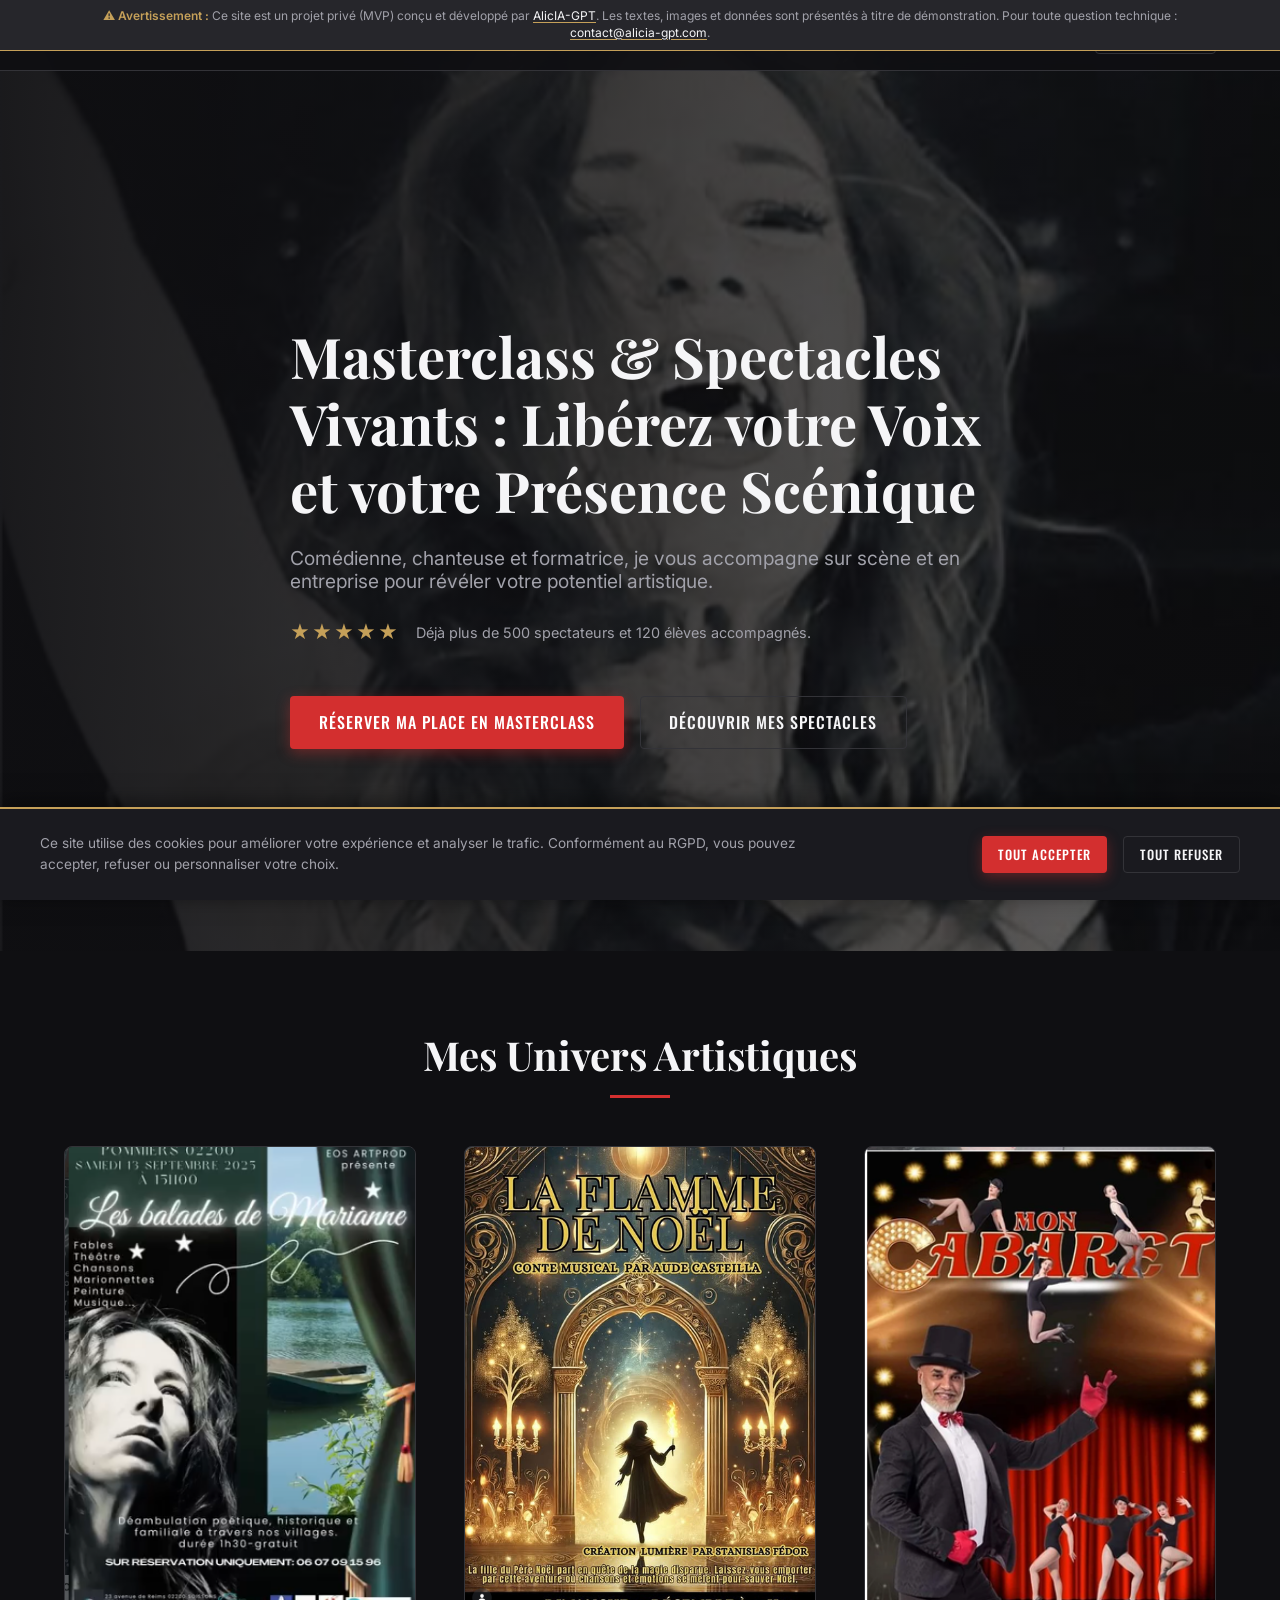
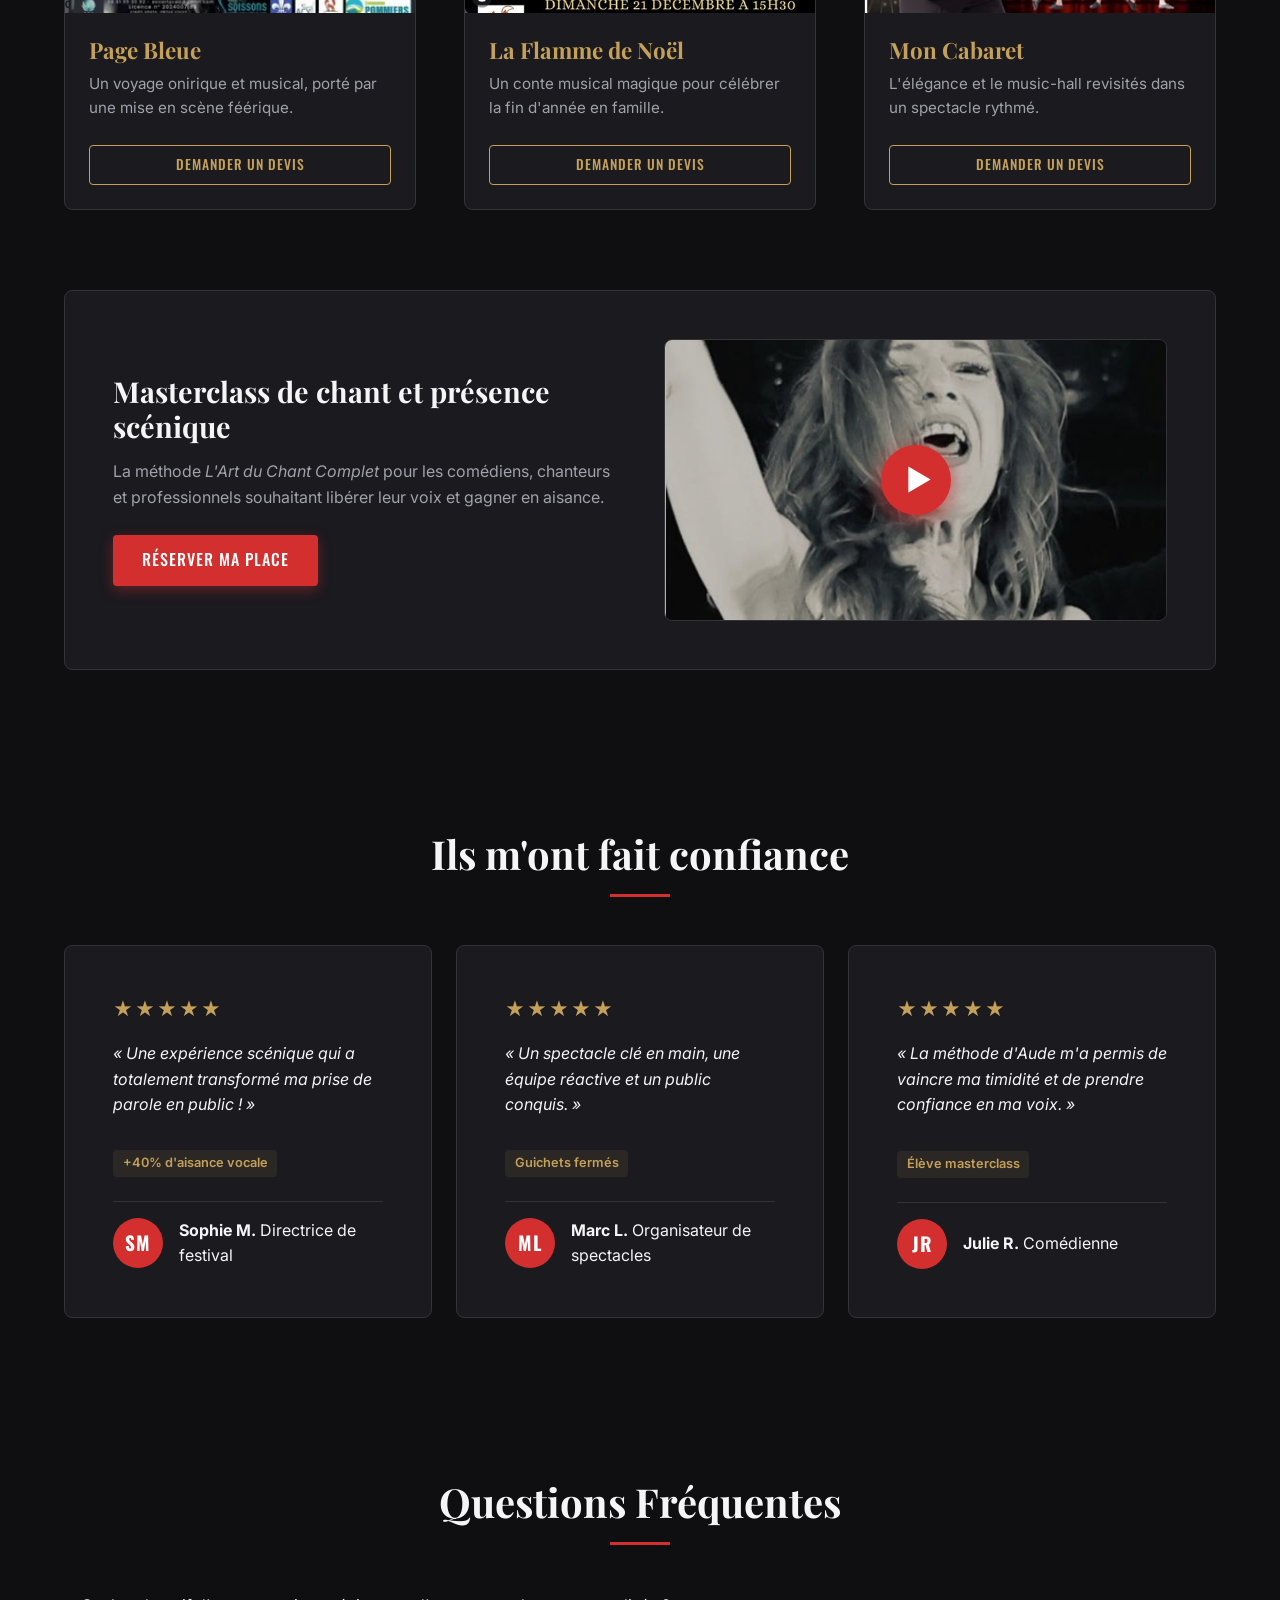
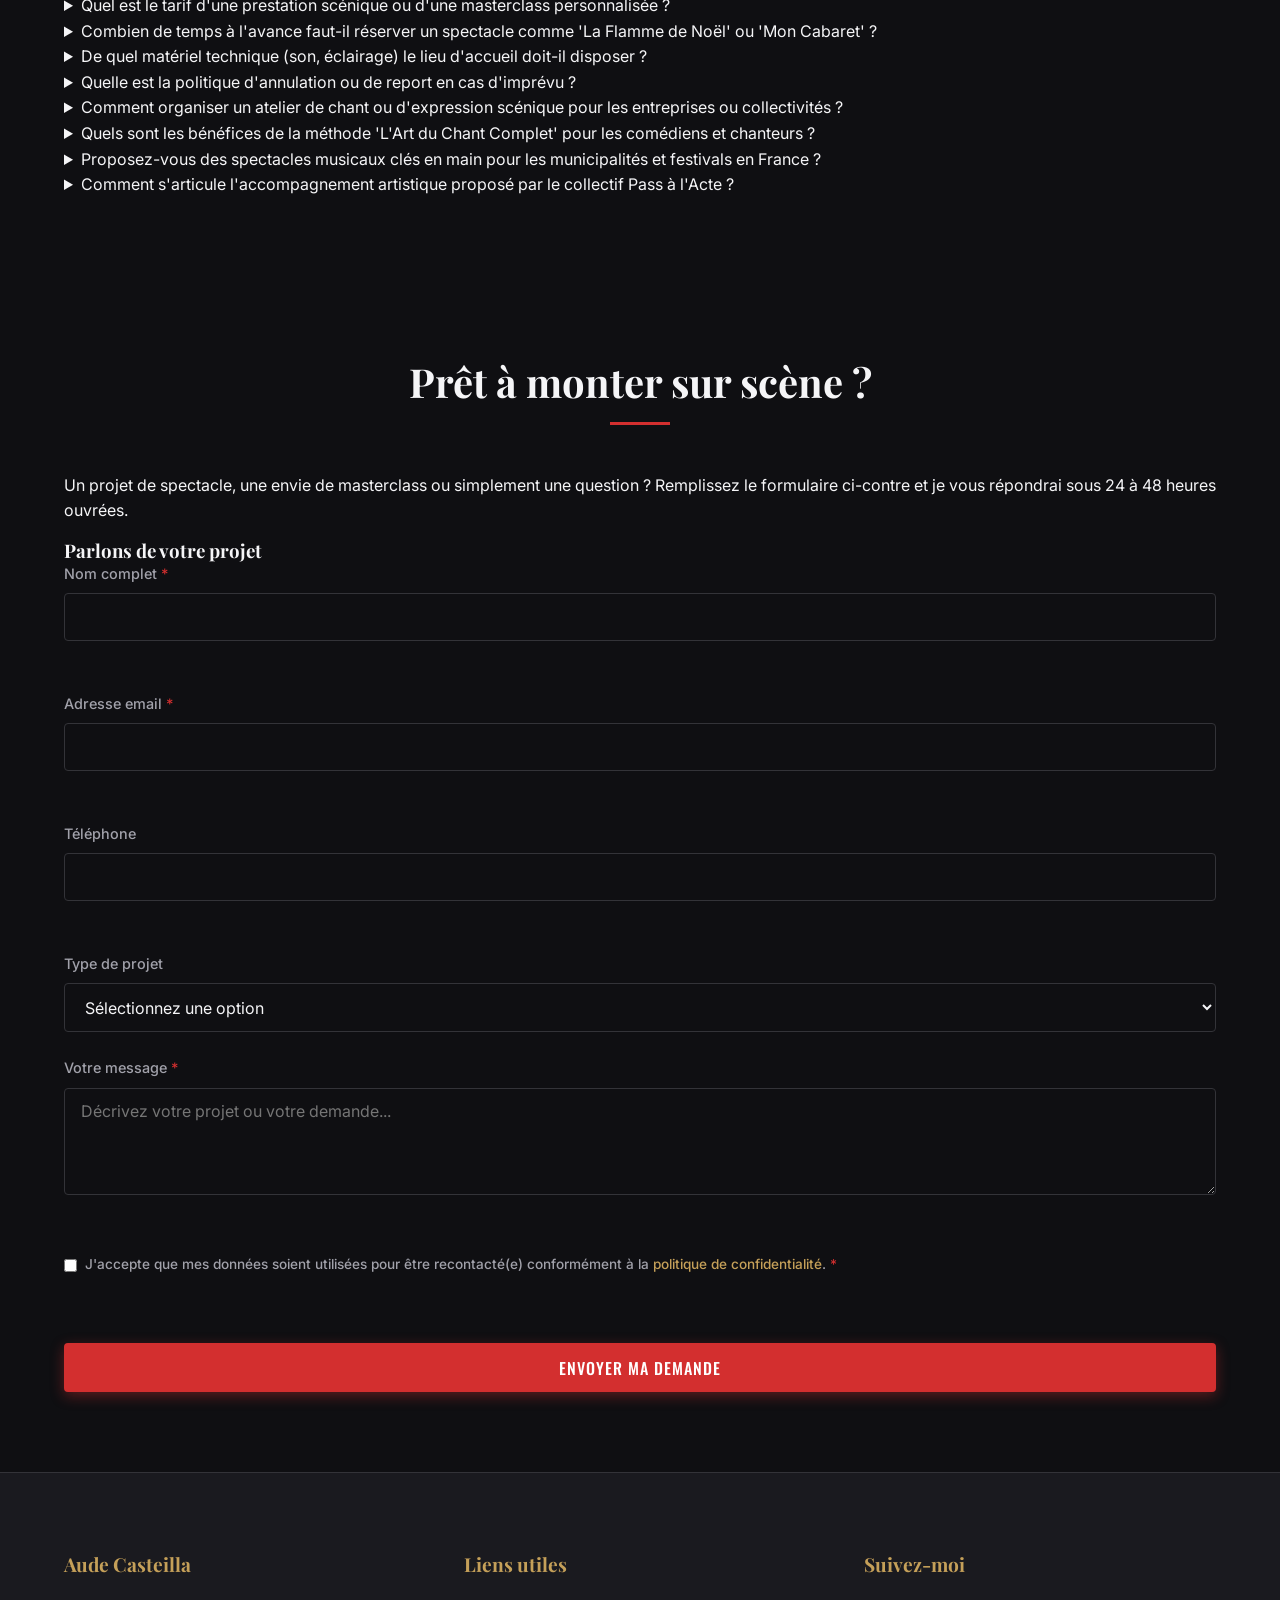
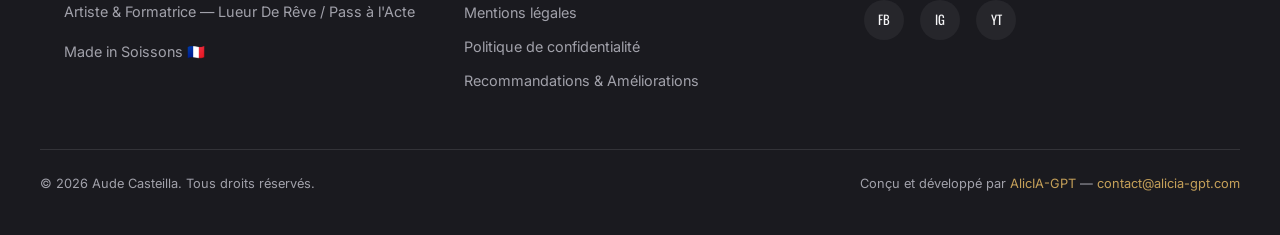
==== commit 92e18209: "avertissement MVP" ====
--- a/index.html
+++ b/index.html
@@ -86,7 +86,20 @@
         <a href="#contact" class="btn btn-outline header-cta">Me contacter</a>
       </div>
     </header>
-
+    <!-- BANDEAU D'AVERTISSEMENT MVP (AlicIA-GPT) -->
+    <div class="mvp-warning-banner" role="alert">
+      <div class="container warning-content">
+        <p>
+          <strong>⚠️ Avertissement :</strong> Ce site est un projet privé (MVP)
+          conçu et développé par
+          <a href="https://www.alicia-gpt.com/" target="_blank" rel="noopener"
+            >AlicIA-GPT</a
+          >. Les textes, images et données sont présentés à titre de
+          démonstration. Pour toute question technique :
+          <a href="mailto:contact@alicia-gpt.com">contact@alicia-gpt.com</a>.
+        </p>
+      </div>
+    </div>
     <main id="main-content">
       <!-- SECTION HERO -->
       <section class="hero" id="accueil">
--- a/css/style.css
+++ b/css/style.css
@@ -1,419 +1,473 @@
 /* ==========================================================================
    RESET & VARIABLES GLOBALES
    ========================================================================== */
-   *, *::before, *::after {
-    box-sizing: border-box;
-    margin: 0;
-    padding: 0;
+*,
+*::before,
+*::after {
+  box-sizing: border-box;
+  margin: 0;
+  padding: 0;
 }
 
 :root {
-    /* Couleurs */
-    --color-bg: #0F0F12;
-    --color-surface: #1A1A1F;
-    --color-surface-light: #26262B;
-    --color-primary: #D32F2F;
-    --color-primary-hover: #B71C1C;
-    --color-secondary: #1A237E;
-    --color-accent: #C5A059;
-    --color-text-main: #F5F5F7;
-    --color-text-muted: #A1A1AA;
-    --color-border: #333338;
-    --color-error: #EF4444;
-    --color-success: #10B981;
-
-    /* Typographie */
-    --font-heading: 'Playfair Display', serif;
-    --font-body: 'Inter', sans-serif;
-    --font-ui: 'Oswald', sans-serif;
-
-    /* Espacements */
-    --space-xs: 0.5rem;
-    --space-sm: 1rem;
-    --space-md: 1.5rem;
-    --space-lg: 3rem;
-    --space-xl: 5rem;
-    --space-xxl: 8rem;
-
-    /* Layout */
-    --container-width: 1200px;
-    --radius-sm: 4px;
-    --radius-md: 8px;
-    --radius-lg: 16px;
-
-    /* Ombres & Transitions */
-    --shadow-sm: 0 2px 4px rgba(0,0,0,0.3);
-    --shadow-md: 0 8px 24px rgba(0,0,0,0.4);
-    --shadow-cta: 0 4px 14px rgba(211, 47, 47, 0.4);
-    --transition-base: 0.2s ease-in-out;
-    --transition-slow: 0.4s ease-in-out;
+  /* Couleurs */
+  --color-bg: #0f0f12;
+  --color-surface: #1a1a1f;
+  --color-surface-light: #26262b;
+  --color-primary: #d32f2f;
+  --color-primary-hover: #b71c1c;
+  --color-secondary: #1a237e;
+  --color-accent: #c5a059;
+  --color-text-main: #f5f5f7;
+  --color-text-muted: #a1a1aa;
+  --color-border: #333338;
+  --color-error: #ef4444;
+  --color-success: #10b981;
+
+  /* Typographie */
+  --font-heading: "Playfair Display", serif;
+  --font-body: "Inter", sans-serif;
+  --font-ui: "Oswald", sans-serif;
+
+  /* Espacements */
+  --space-xs: 0.5rem;
+  --space-sm: 1rem;
+  --space-md: 1.5rem;
+  --space-lg: 3rem;
+  --space-xl: 5rem;
+  --space-xxl: 8rem;
+
+  /* Layout */
+  --container-width: 1200px;
+  --radius-sm: 4px;
+  --radius-md: 8px;
+  --radius-lg: 16px;
+
+  /* Ombres & Transitions */
+  --shadow-sm: 0 2px 4px rgba(0, 0, 0, 0.3);
+  --shadow-md: 0 8px 24px rgba(0, 0, 0, 0.4);
+  --shadow-cta: 0 4px 14px rgba(211, 47, 47, 0.4);
+  --transition-base: 0.2s ease-in-out;
+  --transition-slow: 0.4s ease-in-out;
 }
 
 /* ==========================================================================
    BASE & TYPOGRAPHIE
    ========================================================================== */
 html {
-    scroll-behavior: smooth;
+  scroll-behavior: smooth;
 }
 
 body {
-    font-family: var(--font-body);
-    background-color: var(--color-bg);
-    color: var(--color-text-main);
-    line-height: 1.6;
-    -webkit-font-smoothing: antialiased;
-}
-
-h1, h2, h3, h4 {
-    font-family: var(--font-heading);
-    line-height: 1.2;
-    font-weight: 700;
-    color: var(--color-text-main);
+  font-family: var(--font-body);
+  background-color: var(--color-bg);
+  color: var(--color-text-main);
+  line-height: 1.6;
+  -webkit-font-smoothing: antialiased;
+}
+
+h1,
+h2,
+h3,
+h4 {
+  font-family: var(--font-heading);
+  line-height: 1.2;
+  font-weight: 700;
+  color: var(--color-text-main);
 }
 
 p {
-    margin-bottom: var(--space-sm);
+  margin-bottom: var(--space-sm);
 }
 
 a {
-    color: var(--color-accent);
-    text-decoration: none;
-    transition: color var(--transition-base);
+  color: var(--color-accent);
+  text-decoration: none;
+  transition: color var(--transition-base);
 }
 
 a:hover {
-    color: var(--color-text-main);
+  color: var(--color-text-main);
 }
 
 img {
-    max-width: 100%;
-    height: auto;
-    display: block;
+  max-width: 100%;
+  height: auto;
+  display: block;
 }
 
 /* ==========================================================================
    CLASSES UTILITAIRES
    ========================================================================== */
 .container {
-    width: 100%;
-    max-width: var(--container-width);
-    margin: 0 auto;
-    padding: 0 var(--space-md);
+  width: 100%;
+  max-width: var(--container-width);
+  margin: 0 auto;
+  padding: 0 var(--space-md);
 }
 
 .section-padding {
-    padding: var(--space-xl) 0;
+  padding: var(--space-xl) 0;
 }
 
 .section-title {
-    font-size: clamp(2rem, 4vw, 2.5rem);
-    text-align: center;
-    margin-bottom: var(--space-lg);
-    color: var(--color-text-main);
+  font-size: clamp(2rem, 4vw, 2.5rem);
+  text-align: center;
+  margin-bottom: var(--space-lg);
+  color: var(--color-text-main);
 }
 
 .section-title::after {
-    content: '';
-    display: block;
-    width: 60px;
-    height: 3px;
-    background-color: var(--color-primary);
-    margin: var(--space-sm) auto 0;
+  content: "";
+  display: block;
+  width: 60px;
+  height: 3px;
+  background-color: var(--color-primary);
+  margin: var(--space-sm) auto 0;
 }
 
 .visually-hidden {
-    position: absolute;
-    width: 1px;
-    height: 1px;
-    padding: 0;
-    margin: -1px;
-    overflow: hidden;
-    clip: rect(0, 0, 0, 0);
-    white-space: nowrap;
-    border: 0;
+  position: absolute;
+  width: 1px;
+  height: 1px;
+  padding: 0;
+  margin: -1px;
+  overflow: hidden;
+  clip: rect(0, 0, 0, 0);
+  white-space: nowrap;
+  border: 0;
 }
 
 .hidden {
-    display: none !important;
+  display: none !important;
 }
 
 /* Lien d'évitement pour l'accessibilité */
 .skip-link {
-    position: absolute;
-    top: -100px;
-    left: 0;
-    background: var(--color-primary);
-    color: white;
-    padding: var(--space-sm);
-    z-index: 1000;
-    transition: top var(--transition-base);
+  position: absolute;
+  top: -100px;
+  left: 0;
+  background: var(--color-primary);
+  color: white;
+  padding: var(--space-sm);
+  z-index: 1000;
+  transition: top var(--transition-base);
 }
 .skip-link:focus {
-    top: 0;
+  top: 0;
 }
 
 /* Focus visible accessible */
 :focus-visible {
-    outline: 3px solid var(--color-accent);
-    outline-offset: 2px;
+  outline: 3px solid var(--color-accent);
+  outline-offset: 2px;
 }
 
 /* ==========================================================================
    GRILLES RESPONSIVES
    ========================================================================== */
 .grid-2-cols {
-    display: grid;
-    gap: var(--space-lg);
-    grid-template-columns: 1fr;
+  display: grid;
+  gap: var(--space-lg);
+  grid-template-columns: 1fr;
 }
 
 @media (min-width: 768px) {
-    .grid-2-cols {
-        grid-template-columns: repeat(2, 1fr);
-    }
+  .grid-2-cols {
+    grid-template-columns: repeat(2, 1fr);
+  }
 }
 
 /* ==========================================================================
    HEADER
    ========================================================================== */
 .site-header {
-    position: fixed;
-    top: 0;
-    left: 0;
-    width: 100%;
-    z-index: 100;
-    background-color: rgba(15, 15, 18, 0.9);
-    backdrop-filter: blur(10px);
-    border-bottom: 1px solid var(--color-border);
+  position: fixed;
+  top: 0;
+  left: 0;
+  width: 100%;
+  z-index: 100;
+  background-color: rgba(15, 15, 18, 0.9);
+  backdrop-filter: blur(10px);
+  border-bottom: 1px solid var(--color-border);
 }
 
 .header-container {
+  display: flex;
+  justify-content: space-between;
+  align-items: center;
+  height: 70px;
+}
+
+.logo-text {
+  font-family: var(--font-heading);
+  font-size: 1.5rem;
+  color: var(--color-text-main);
+  font-weight: 700;
+}
+
+.main-nav ul {
+  display: none; /* Masqué sur mobile */
+  list-style: none;
+  gap: var(--space-md);
+}
+
+@media (min-width: 768px) {
+  .main-nav ul {
     display: flex;
+  }
+}
+
+.main-nav a {
+  color: var(--color-text-muted);
+  font-family: var(--font-ui);
+  text-transform: uppercase;
+  letter-spacing: 1px;
+  font-size: 0.9rem;
+}
+
+.main-nav a:hover {
+  color: var(--color-text-main);
+}
+
+.header-cta {
+  display: none;
+}
+
+@media (min-width: 768px) {
+  .header-cta {
+    display: inline-block;
+  }
+}
+
+/* ==========================================================================
+   HERO SECTION
+   ========================================================================== */
+.hero {
+  position: relative;
+  min-height: 100vh;
+  display: flex;
+  align-items: center;
+  padding-top: 70px; /* Compense le header fixe */
+}
+
+.hero-bg {
+  position: absolute;
+  top: 0;
+  left: 0;
+  width: 100%;
+  height: 100%;
+  z-index: -1;
+}
+
+.hero-bg img {
+  width: 100%;
+  height: 100%;
+  object-fit: cover;
+}
+
+.hero-overlay {
+  position: absolute;
+  top: 0;
+  left: 0;
+  width: 100%;
+  height: 100%;
+  background: linear-gradient(
+    to right,
+    rgba(15, 15, 18, 0.95) 0%,
+    rgba(15, 15, 18, 0.6) 100%
+  );
+}
+
+.hero-content {
+  max-width: 700px;
+  padding: var(--space-lg) 0;
+}
+
+.hero h1 {
+  font-size: clamp(2.2rem, 5vw, 3.5rem);
+  margin-bottom: var(--space-md);
+}
+
+.hero-subtitle {
+  font-family: var(--font-body);
+  font-size: 1.2rem;
+  color: var(--color-text-muted);
+  font-weight: 400;
+  margin-bottom: var(--space-md);
+}
+
+.hero-proof {
+  display: flex;
+  align-items: center;
+  gap: var(--space-sm);
+  margin-bottom: var(--space-lg);
+}
+
+.stars {
+  color: var(--color-accent);
+  font-size: 1.2rem;
+  letter-spacing: 2px;
+}
+
+.hero-proof p {
+  margin-bottom: 0;
+  font-size: 0.9rem;
+  color: var(--color-text-muted);
+}
+
+.hero-cta-group {
+  display: flex;
+  flex-direction: column;
+  gap: var(--space-sm);
+}
+
+@media (min-width: 600px) {
+  .hero-cta-group {
+    flex-direction: row;
+  }
+}
+
+/* ==========================================================================
+   FOOTER
+   ========================================================================== */
+.site-footer {
+  background-color: var(--color-surface);
+  border-top: 1px solid var(--color-border);
+  padding-top: var(--space-xl);
+}
+
+.footer-content {
+  display: grid;
+  grid-template-columns: 1fr;
+  gap: var(--space-lg);
+  padding-bottom: var(--space-lg);
+}
+
+@media (min-width: 768px) {
+  .footer-content {
+    grid-template-columns: repeat(3, 1fr);
+  }
+}
+
+.footer-brand h3,
+.footer-links h3,
+.footer-social h3 {
+  font-size: 1.2rem;
+  margin-bottom: var(--space-md);
+  color: var(--color-accent);
+}
+
+.footer-brand p {
+  color: var(--color-text-muted);
+  font-size: 0.9rem;
+}
+
+.footer-links ul {
+  list-style: none;
+}
+
+.footer-links li {
+  margin-bottom: var(--space-xs);
+}
+
+.footer-links a {
+  color: var(--color-text-muted);
+  font-size: 0.9rem;
+}
+
+.social-icons {
+  display: flex;
+  gap: var(--space-sm);
+}
+
+.social-icons a {
+  display: inline-flex;
+  justify-content: center;
+  align-items: center;
+  width: 40px;
+  height: 40px;
+  border-radius: 50%;
+  background-color: var(--color-surface-light);
+  color: var(--color-text-main);
+  font-family: var(--font-ui);
+  font-size: 0.8rem;
+  transition: background-color var(--transition-base);
+}
+
+.social-icons a:hover {
+  background-color: var(--color-primary);
+}
+
+.footer-bottom {
+  border-top: 1px solid var(--color-border);
+  padding: var(--space-md) 0;
+  display: flex;
+  flex-direction: column;
+  gap: var(--space-xs);
+  text-align: center;
+  font-size: 0.8rem;
+  color: var(--color-text-muted);
+}
+
+@media (min-width: 768px) {
+  .footer-bottom {
+    flex-direction: row;
     justify-content: space-between;
-    align-items: center;
-    height: 70px;
-}
-
-.logo-text {
-    font-family: var(--font-heading);
-    font-size: 1.5rem;
-    color: var(--color-text-main);
-    font-weight: 700;
-}
-
-.main-nav ul {
-    display: none; /* Masqué sur mobile */
-    list-style: none;
-    gap: var(--space-md);
-}
-
-@media (min-width: 768px) {
-    .main-nav ul {
-        display: flex;
-    }
-}
-
-.main-nav a {
-    color: var(--color-text-muted);
-    font-family: var(--font-ui);
-    text-transform: uppercase;
-    letter-spacing: 1px;
-    font-size: 0.9rem;
-}
-
-.main-nav a:hover {
-    color: var(--color-text-main);
-}
-
-.header-cta {
-    display: none;
-}
-
-@media (min-width: 768px) {
-    .header-cta {
-        display: inline-block;
-    }
-}
-
-/* ==========================================================================
-   HERO SECTION
-   ========================================================================== */
-.hero {
-    position: relative;
-    min-height: 100vh;
-    display: flex;
-    align-items: center;
-    padding-top: 70px; /* Compense le header fixe */
-}
-
-.hero-bg {
-    position: absolute;
-    top: 0;
-    left: 0;
-    width: 100%;
-    height: 100%;
-    z-index: -1;
-}
-
-.hero-bg img {
-    width: 100%;
-    height: 100%;
-    object-fit: cover;
-}
-
-.hero-overlay {
-    position: absolute;
-    top: 0;
-    left: 0;
-    width: 100%;
-    height: 100%;
-    background: linear-gradient(to right, rgba(15, 15, 18, 0.95) 0%, rgba(15, 15, 18, 0.6) 100%);
-}
-
-.hero-content {
-    max-width: 700px;
-    padding: var(--space-lg) 0;
-}
-
-.hero h1 {
-    font-size: clamp(2.2rem, 5vw, 3.5rem);
-    margin-bottom: var(--space-md);
-}
-
-.hero-subtitle {
-    font-family: var(--font-body);
-    font-size: 1.2rem;
-    color: var(--color-text-muted);
-    font-weight: 400;
-    margin-bottom: var(--space-md);
-}
-
-.hero-proof {
-    display: flex;
-    align-items: center;
-    gap: var(--space-sm);
-    margin-bottom: var(--space-lg);
-}
-
-.stars {
-    color: var(--color-accent);
-    font-size: 1.2rem;
-    letter-spacing: 2px;
-}
-
-.hero-proof p {
-    margin-bottom: 0;
-    font-size: 0.9rem;
-    color: var(--color-text-muted);
-}
-
-.hero-cta-group {
-    display: flex;
-    flex-direction: column;
-    gap: var(--space-sm);
-}
-
-@media (min-width: 600px) {
-    .hero-cta-group {
-        flex-direction: row;
-    }
-}
-
-/* ==========================================================================
-   FOOTER
-   ========================================================================== */
-.site-footer {
-    background-color: var(--color-surface);
-    border-top: 1px solid var(--color-border);
-    padding-top: var(--space-xl);
-}
-
-.footer-content {
-    display: grid;
-    grid-template-columns: 1fr;
-    gap: var(--space-lg);
-    padding-bottom: var(--space-lg);
-}
-
-@media (min-width: 768px) {
-    .footer-content {
-        grid-template-columns: repeat(3, 1fr);
-    }
-}
-
-.footer-brand h3, .footer-links h3, .footer-social h3 {
-    font-size: 1.2rem;
-    margin-bottom: var(--space-md);
-    color: var(--color-accent);
-}
-
-.footer-brand p {
-    color: var(--color-text-muted);
-    font-size: 0.9rem;
-}
-
-.footer-links ul {
-    list-style: none;
-}
-
-.footer-links li {
-    margin-bottom: var(--space-xs);
-}
-
-.footer-links a {
-    color: var(--color-text-muted);
-    font-size: 0.9rem;
-}
-
-.social-icons {
-    display: flex;
-    gap: var(--space-sm);
-}
-
-.social-icons a {
-    display: inline-flex;
-    justify-content: center;
-    align-items: center;
-    width: 40px;
-    height: 40px;
-    border-radius: 50%;
-    background-color: var(--color-surface-light);
-    color: var(--color-text-main);
-    font-family: var(--font-ui);
-    font-size: 0.8rem;
-    transition: background-color var(--transition-base);
-}
-
-.social-icons a:hover {
-    background-color: var(--color-primary);
-}
-
-.footer-bottom {
-    border-top: 1px solid var(--color-border);
-    padding: var(--space-md) 0;
-    display: flex;
-    flex-direction: column;
-    gap: var(--space-xs);
-    text-align: center;
-    font-size: 0.8rem;
-    color: var(--color-text-muted);
-}
-
-@media (min-width: 768px) {
-    .footer-bottom {
-        flex-direction: row;
-        justify-content: space-between;
-    }
+  }
 }
 
 /* ==========================================================================
    ACCESSIBILITÉ (MOUVEMENT RÉDUIT)
    ========================================================================== */
 @media (prefers-reduced-motion: reduce) {
-    *, *::before, *::after {
-        animation-duration: 0.01ms !important;
-        animation-iteration-count: 1 !important;
-        transition-duration: 0.01ms !important;
-        scroll-behavior: auto !important;
-    }
-}+  *,
+  *::before,
+  *::after {
+    animation-duration: 0.01ms !important;
+    animation-iteration-count: 1 !important;
+    transition-duration: 0.01ms !important;
+    scroll-behavior: auto !important;
+  }
+}
+
+/* ==========================================================================
+   BANDEAU D'AVERTISSEMENT MVP
+   ========================================================================== */
+.mvp-warning-banner {
+  background-color: var(--color-surface-light);
+  border-bottom: 1px solid var(--color-accent);
+  padding: var(--space-xs) 0;
+  position: relative;
+  z-index: 101; /* Au-dessus du header */
+}
+
+.warning-content {
+  display: flex;
+  justify-content: center;
+  text-align: center;
+}
+
+.warning-content p {
+  margin-bottom: 0;
+  font-size: 0.75rem;
+  color: var(--color-text-muted);
+  line-height: 1.4;
+}
+
+.warning-content strong {
+  color: var(--color-accent);
+  font-weight: 600;
+}
+
+.warning-content a {
+  color: var(--color-text-main);
+  text-decoration: underline;
+  text-decoration-color: var(--color-accent);
+  text-underline-offset: 2px;
+  transition: color var(--transition-base);
+}
+
+.warning-content a:hover {
+  color: var(--color-accent);
+}
